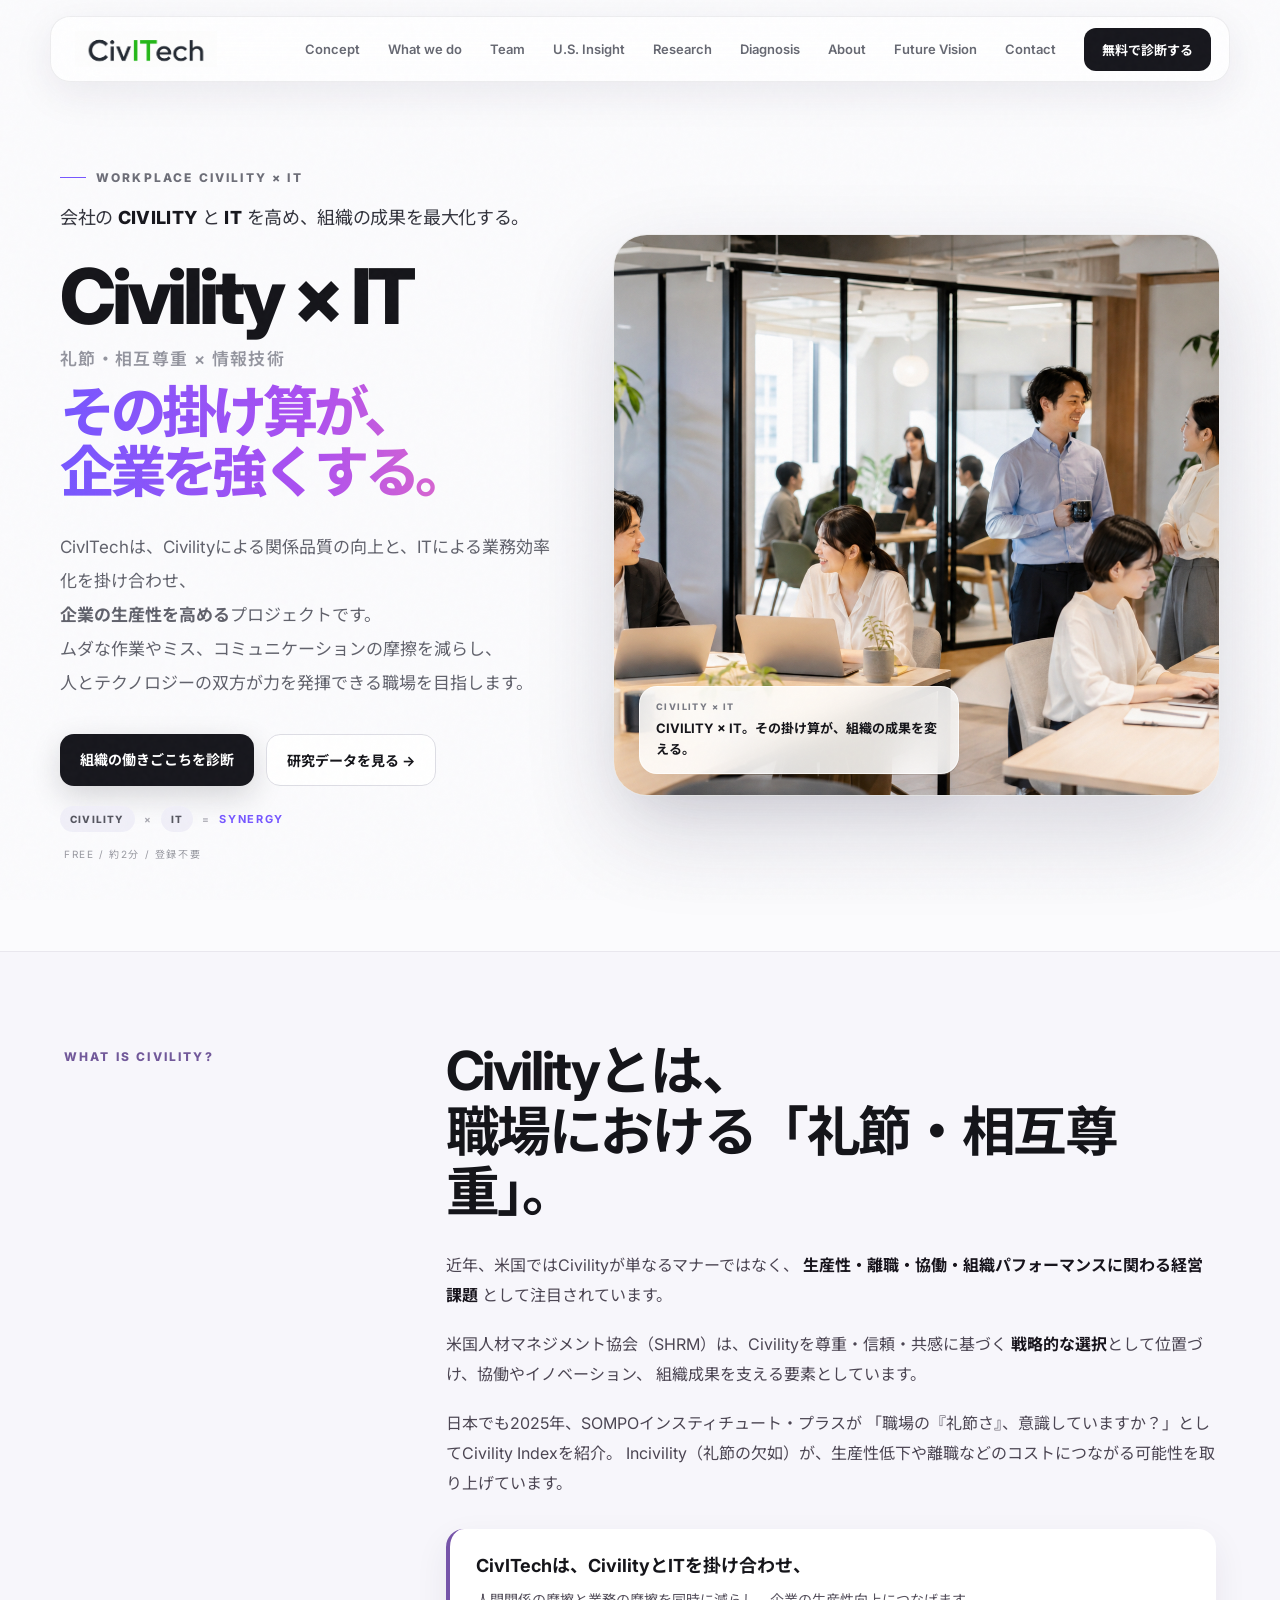
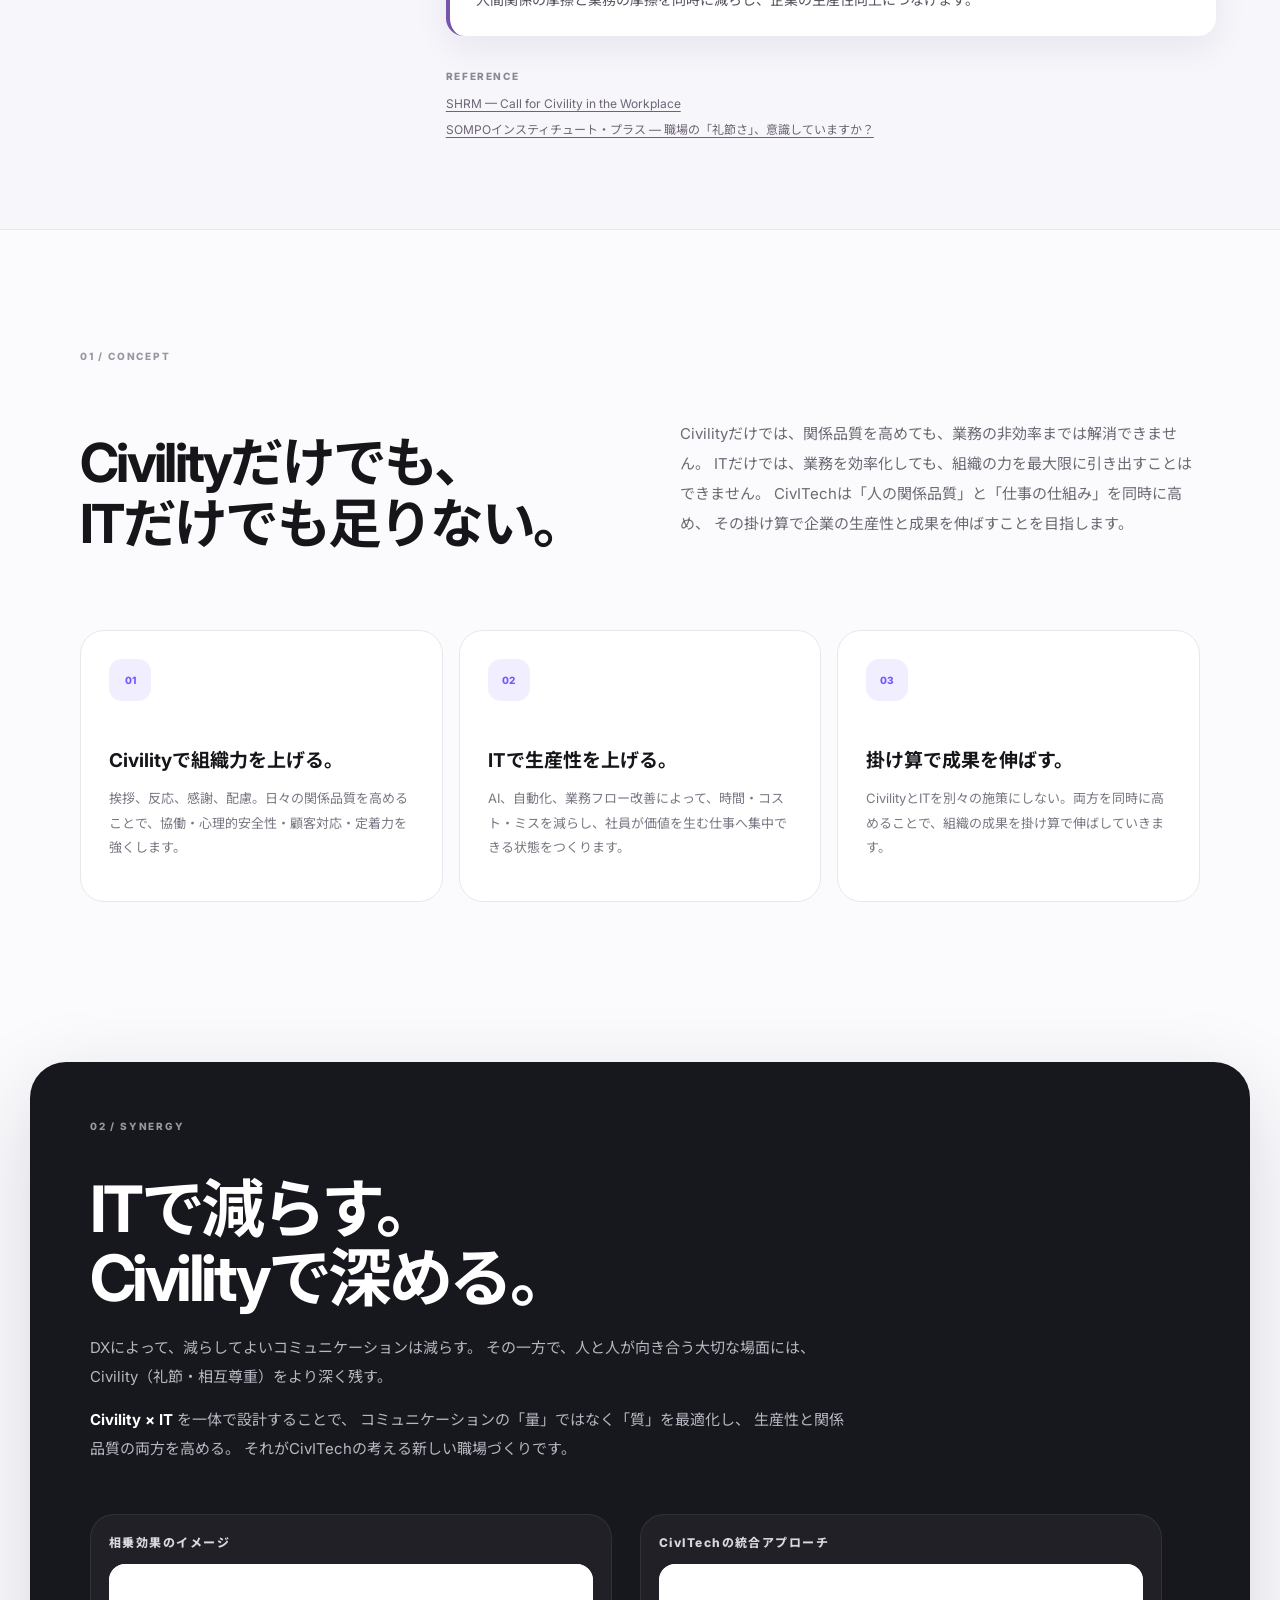
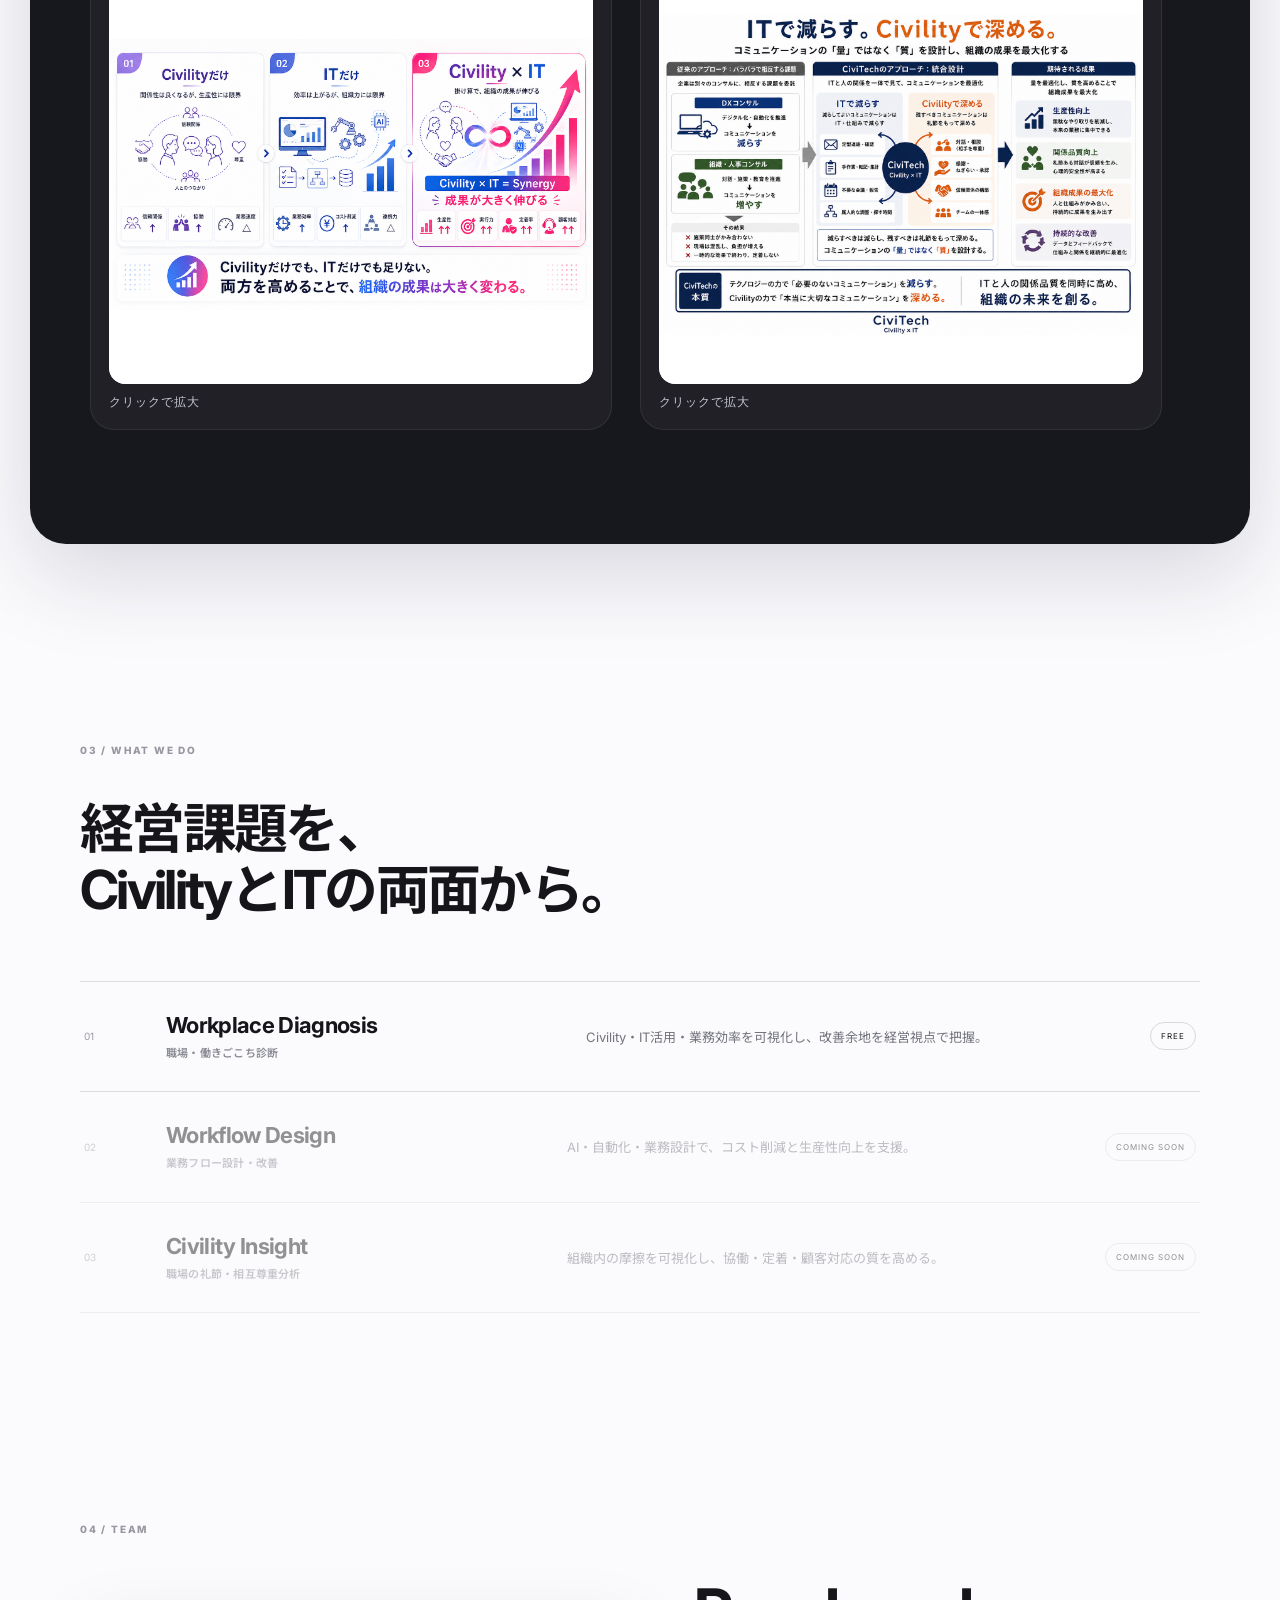
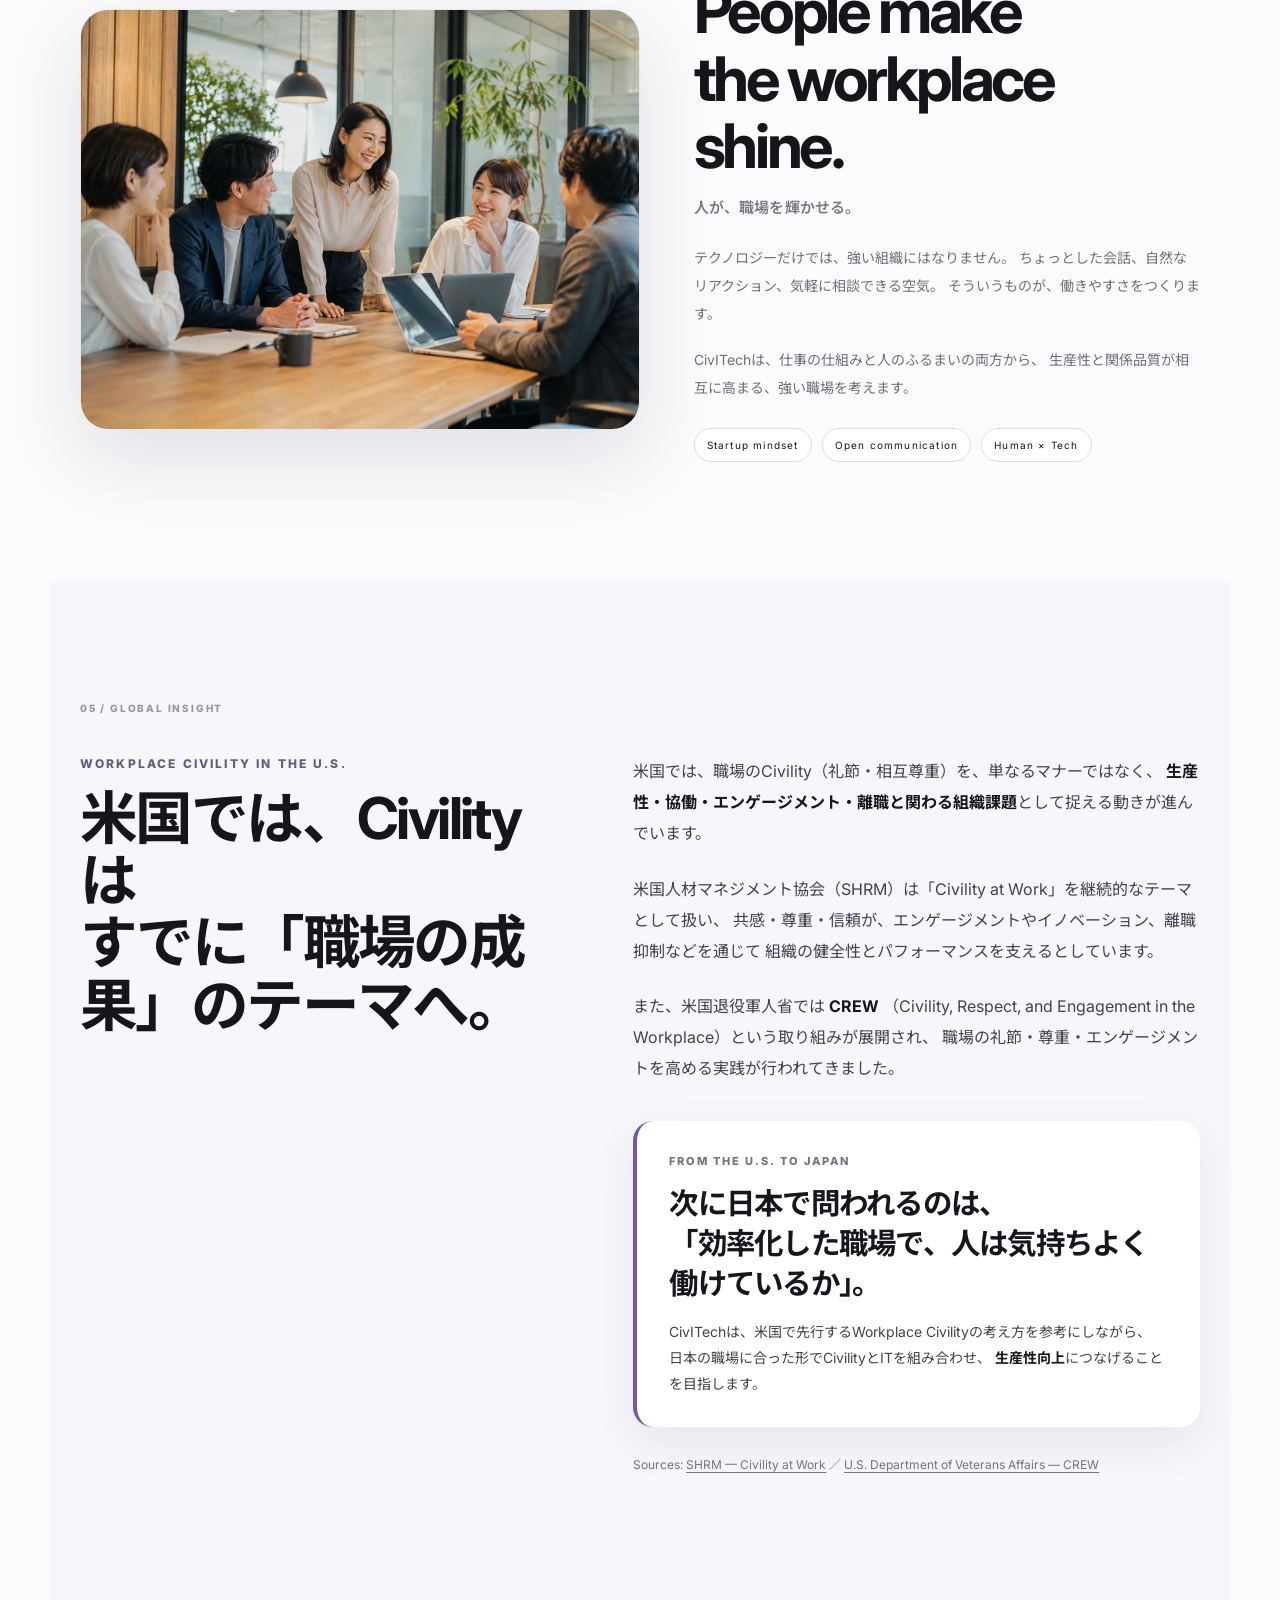
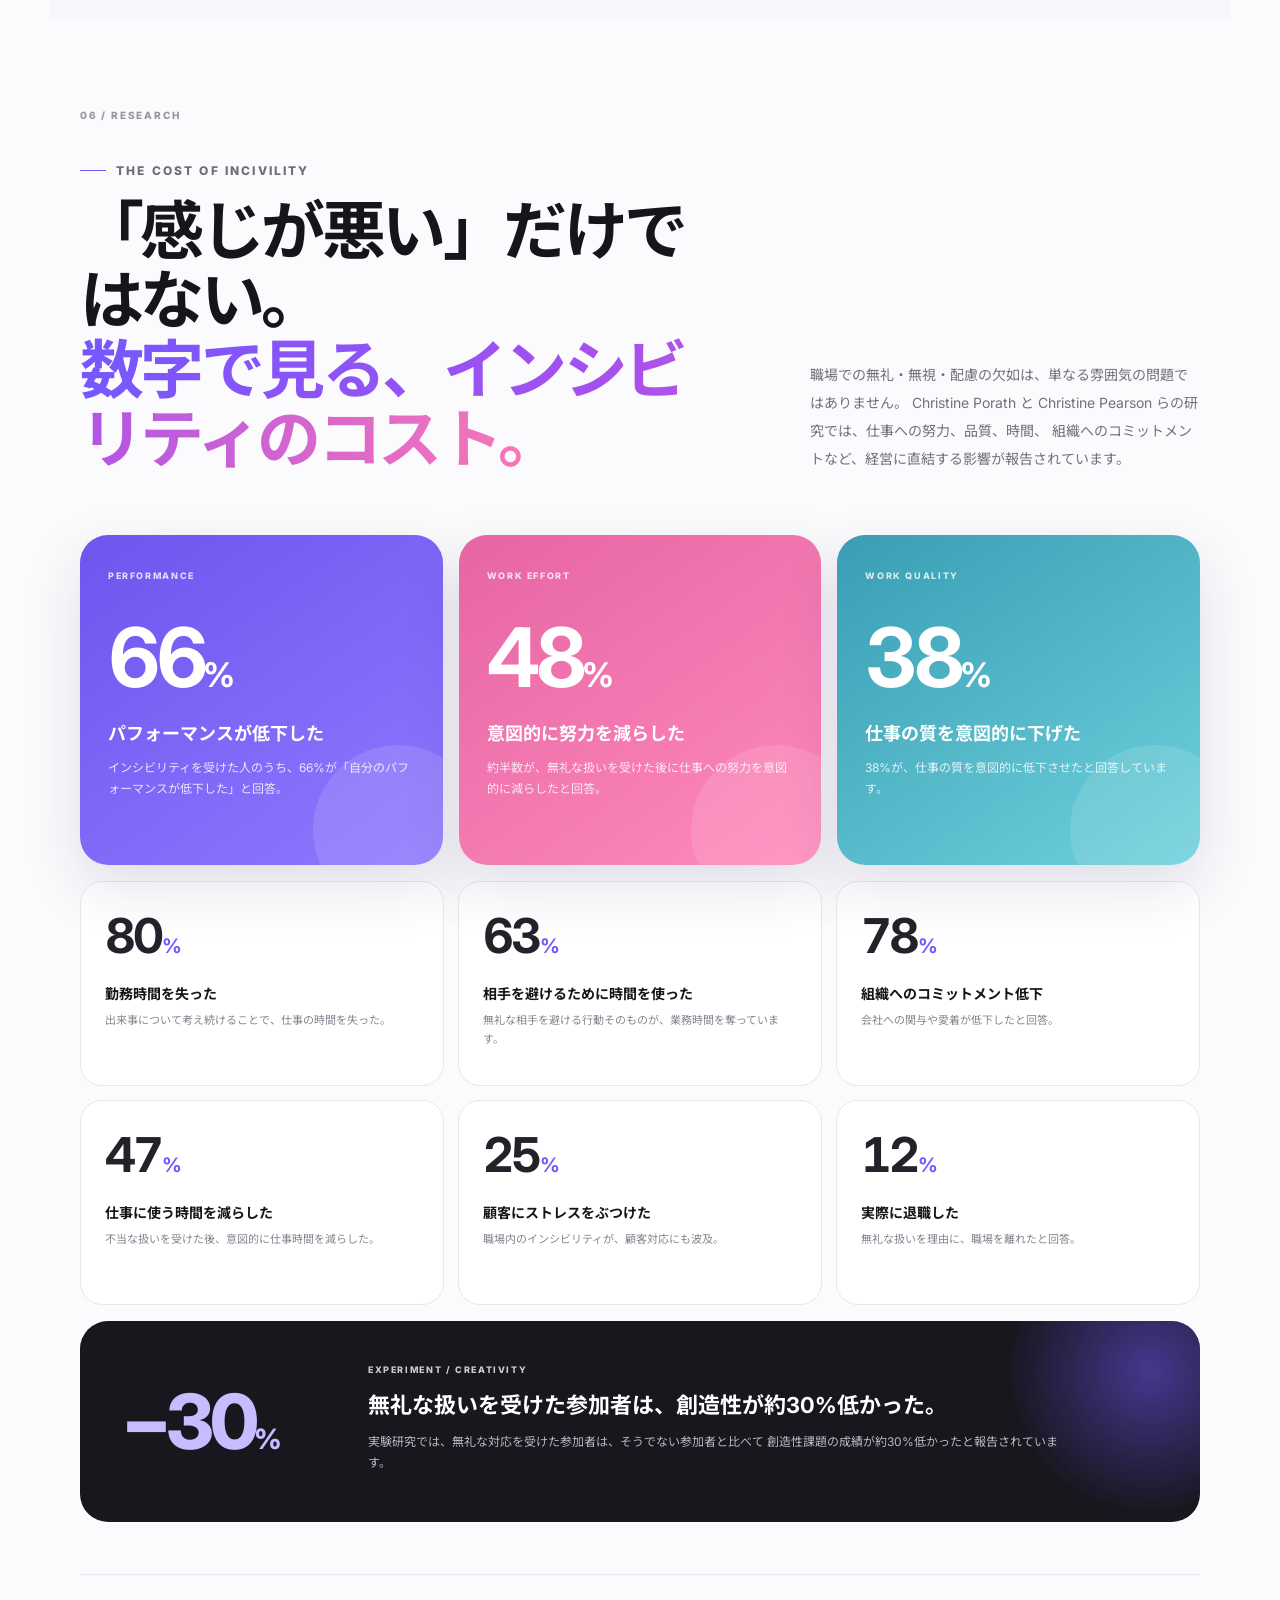
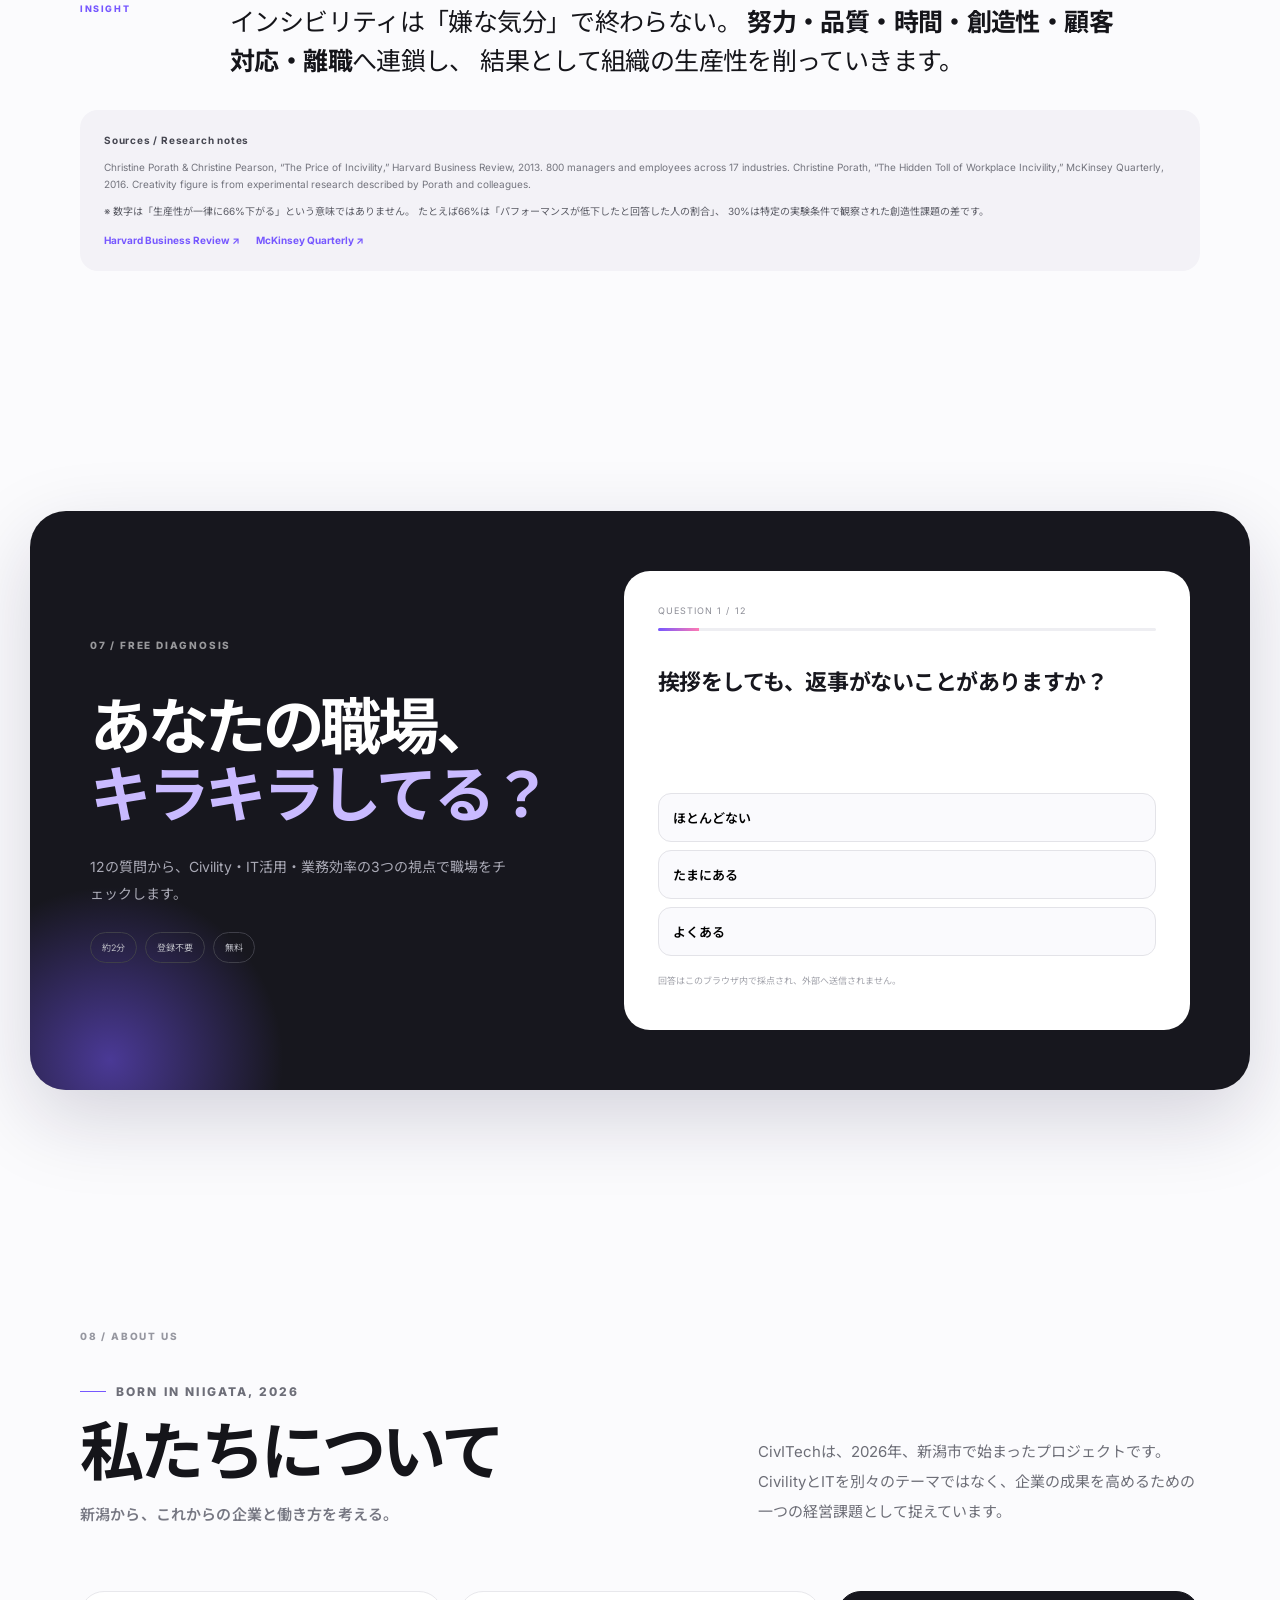
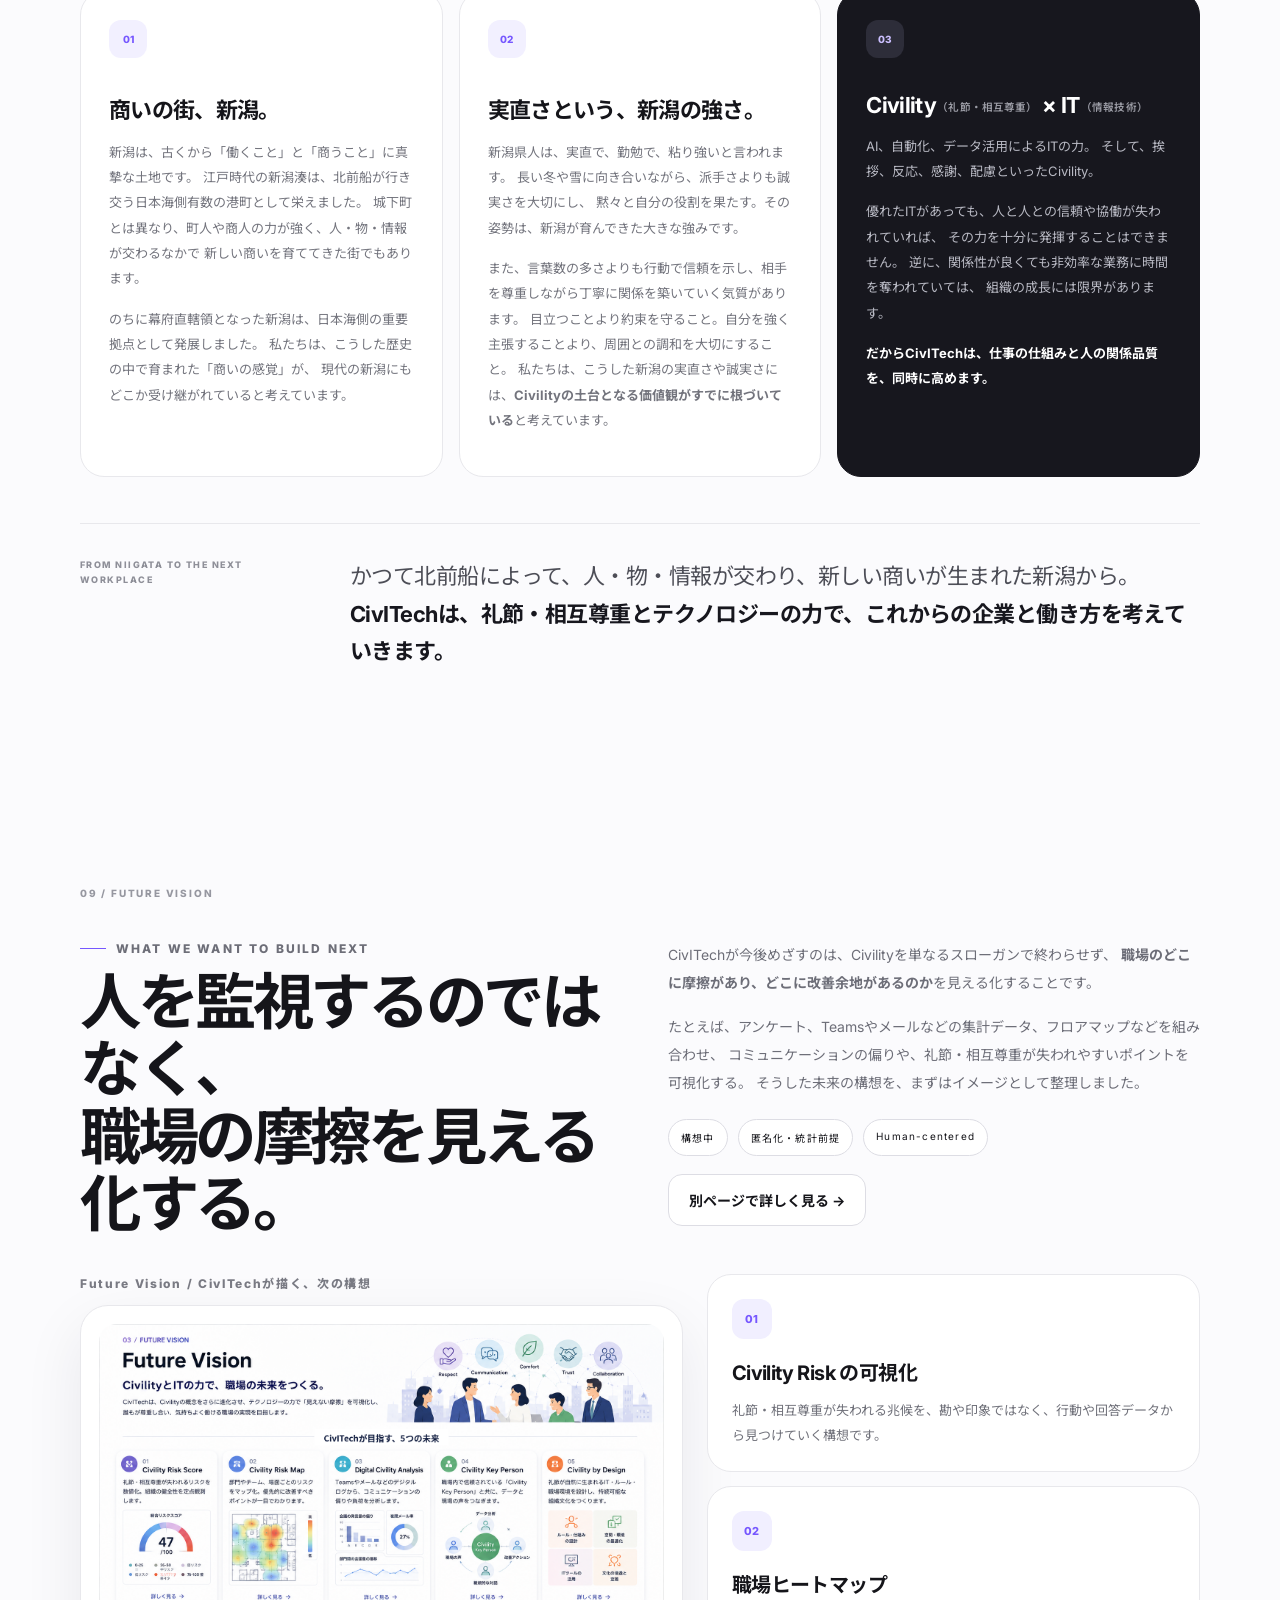
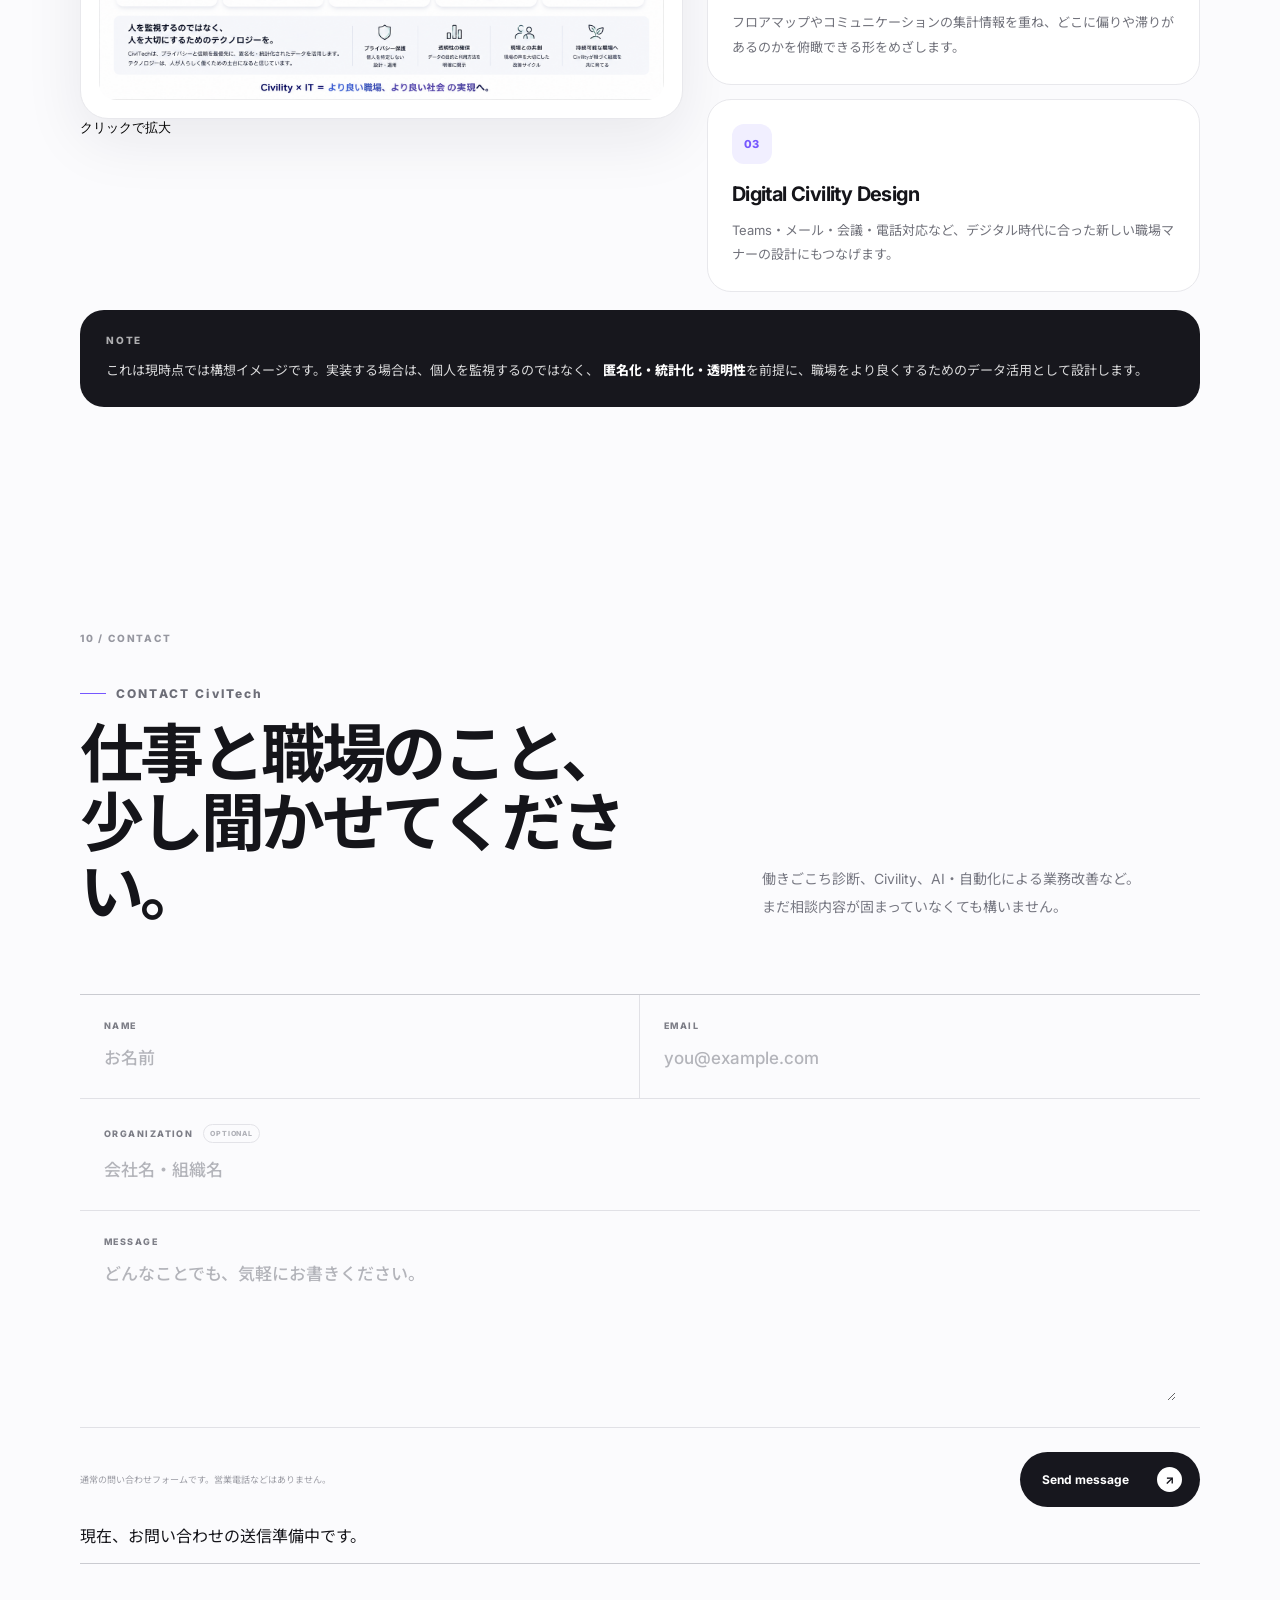
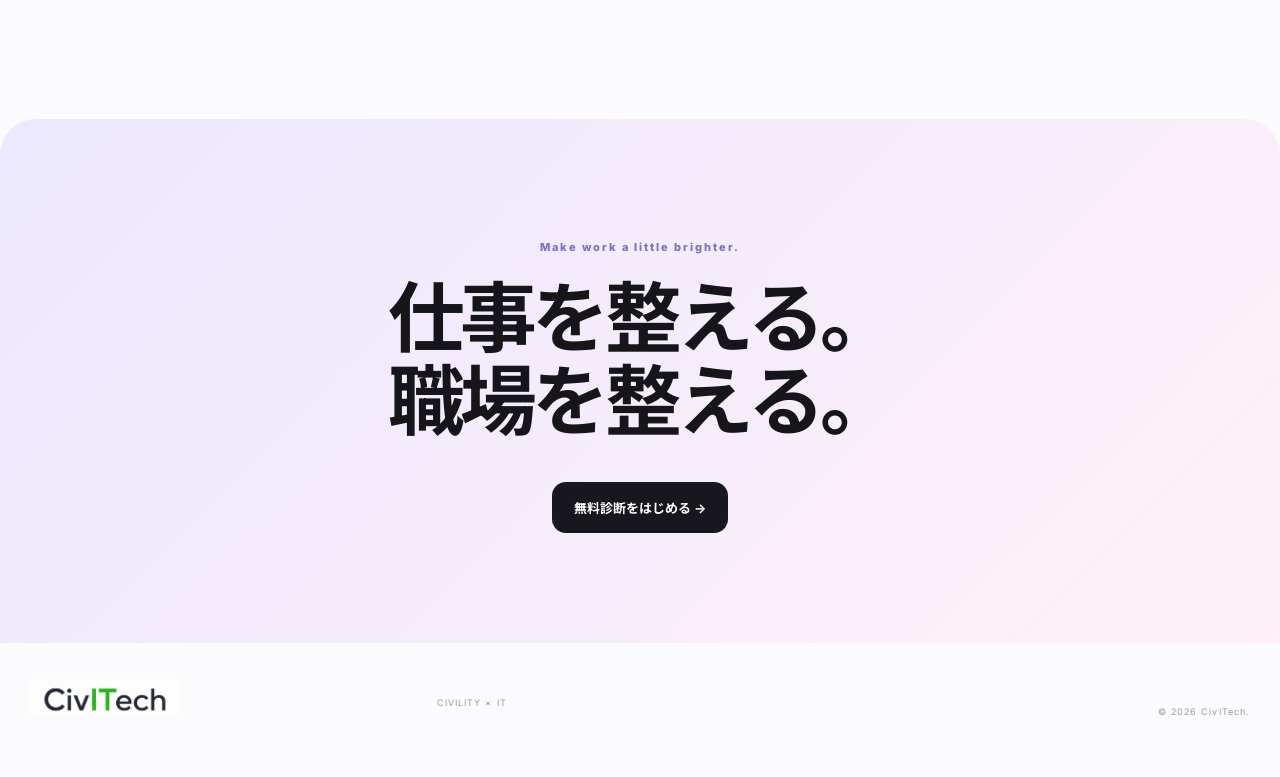
==== index.html @ a566442f "Publish CivITech static site on GitHub Pages" ====
<!doctype html>
<html lang="ja">
<head>
  <meta charset="utf-8">
  <meta name="viewport" content="width=device-width, initial-scale=1">
  <meta name="description" content="CivITechは、CivilityとITを掛け合わせて組織の成果を高める、新潟発のプロジェクトです。">
  <title>CivITech | Civility × IT</title>
  <link rel="preconnect" href="https://fonts.googleapis.com">
  <link rel="preconnect" href="https://fonts.gstatic.com" crossorigin>
  <link href="https://fonts.googleapis.com/css2?family=Inter:wght@400;500;600;700;800&family=Noto+Sans+JP:wght@400;500;600;700;800&display=swap" rel="stylesheet">
  <link rel="stylesheet" href="styles.css">
  <link rel="icon" type="image/png" href="civitech-logo.png">
  <link rel="canonical" href="https://public-dl.github.io/civitech/">
  <meta property="og:type" content="website">
  <meta property="og:site_name" content="CivITech">
  <meta property="og:title" content="CivITech | Civility × IT">
  <meta property="og:description" content="CivITechは、CivilityとITを掛け合わせて組織の成果を高める、新潟発のプロジェクトです。">
  <meta property="og:url" content="https://public-dl.github.io/civitech/">
  <meta property="og:image" content="https://public-dl.github.io/civitech/hero-photo.png">
  <meta property="og:image:alt" content="CivITech — Civility × IT">
  <meta property="og:locale" content="ja_JP">
  <meta name="twitter:card" content="summary_large_image">
  <meta name="twitter:title" content="CivITech | Civility × IT">
  <meta name="twitter:description" content="CivITechは、CivilityとITを掛け合わせて組織の成果を高める、新潟発のプロジェクトです。">
  <meta name="twitter:image" content="https://public-dl.github.io/civitech/hero-photo.png">
  <meta name="twitter:image:alt" content="CivITech — Civility × IT">
</head>
<body>
  <div class="noise"></div>

  <header class="site-header">
    <a class="brand" href="#top" aria-label="CivITech home">
      <img src="civitech-logo.png" alt="CivITech" class="brand-logo">
    </a>
    <nav class="nav">
      <a href="#concept" class="nav-link" data-ja="考え方" title="考え方">Concept</a>
      <a href="#services" class="nav-link" data-ja="できること" title="できること">What we do</a>
      <a href="#team" class="nav-link" data-ja="チーム" title="チーム">Team</a>
      <a href="#us-civility" class="nav-link" data-ja="米国動向" title="米国動向">U.S. Insight</a>
      <a href="#evidence" class="nav-link" data-ja="研究データ" title="研究データ">Research</a>
      <a href="#diagnosis" class="nav-link" data-ja="診断" title="診断">Diagnosis</a>
      <a href="#about" class="nav-link" data-ja="概要" title="概要">About</a>
      <a href="#future-vision" class="nav-link" data-ja="将来構想" title="将来構想">Future Vision</a>
      <a href="#contact" class="nav-link" data-ja="お問い合わせ" title="お問い合わせ">Contact</a>
    </nav>
    <a class="header-cta" href="#diagnosis">無料で診断する</a>
  </header>

  <main id="top">
    <section class="hero">
      <div class="hero-copy reveal">
        <div class="eyebrow"><span></span> WORKPLACE CIVILITY × IT</div>
        <p class="hero-kicker">会社の <strong>CIVILITY</strong> と <strong>IT</strong> を高め、組織の成果を最大化する。</p>
        <h1 class="hero-title">
          <span class="hero-brand-line">Civility × IT</span>
          <span class="hero-translation">礼節・相互尊重 × 情報技術</span>
          <em class="hero-tagline"><span>その掛け算が、</span><span>企業を強くする。</span></em>
        </h1>
        <p class="lead">
          CivITechは、Civilityによる関係品質の向上と、ITによる業務効率化を掛け合わせ、<br class="desktop">
          <strong>企業の生産性を高める</strong>プロジェクトです。<br class="desktop">
          ムダな作業やミス、コミュニケーションの摩擦を減らし、<br class="desktop">
          人とテクノロジーの双方が力を発揮できる職場を目指します。
        </p>
        <div class="hero-actions">
          <a class="button primary" href="#diagnosis">組織の働きごこちを診断</a>
          <a class="button ghost" href="#evidence">研究データを見る →</a>
        </div>
        <div class="synergy-equation">
          <span>CIVILITY</span><b>×</b><span>IT</span><b>=</b><strong>SYNERGY</strong>
        </div>
        <div class="microcopy">FREE / 約2分 / 登録不要</div>
      </div>

      <div class="hero-visual hero-photo-visual reveal delay">
        <div class="hero-photo-frame">
          <img src="hero-photo.png" alt="明るいスタートアップオフィスで働く日本人チーム" class="hero-photo">
        </div>
        <div class="hero-photo-caption">
          <span>CIVILITY × IT</span>
          <b>CIVILITY × IT。その掛け算が、組織の成果を変える。</b>
        </div>
      </div>
    </section>

<section class="civility-intro" aria-labelledby="civility-intro-title">
  <div class="civility-intro-inner">
    <div class="civility-intro-label">WHAT IS CIVILITY?</div>
    <div class="civility-intro-copy">
      <h2 id="civility-intro-title">
        Civilityとは、<br>
        職場における「礼節・相互尊重」。
      </h2>
      <p>
        近年、米国ではCivilityが単なるマナーではなく、
        <strong>生産性・離職・協働・組織パフォーマンスに関わる経営課題</strong>
        として注目されています。
      </p>
      <p>
        米国人材マネジメント協会（SHRM）は、Civilityを尊重・信頼・共感に基づく
        <strong>戦略的な選択</strong>として位置づけ、協働やイノベーション、
        組織成果を支える要素としています。
      </p>
      <p>
        日本でも2025年、SOMPOインスティチュート・プラスが
        「職場の『礼節さ』、意識していますか？」としてCivility Indexを紹介。
        Incivility（礼節の欠如）が、生産性低下や離職などのコストにつながる可能性を取り上げています。
      </p>

      <div class="civility-intro-point">
        <strong>CivITechは、CivilityとITを掛け合わせ、</strong>
        <span>人間関係の摩擦と業務の摩擦を同時に減らし、企業の生産性向上につなげます。</span>
      </div>

      <div class="civility-intro-sources">
        <span>REFERENCE</span>
        <a href="https://www.shrm.org/advocacy/shrm-issues-a-call-for-civility-in-the-workplace"
           target="_blank" rel="noopener">SHRM — Call for Civility in the Workplace</a>
        <a href="https://www.sompo-ri.co.jp/topics_plus/20250108-15636/"
           target="_blank" rel="noopener">SOMPOインスティチュート・プラス — 職場の「礼節さ」、意識していますか？</a>
      </div>
    </div>
  </div>
</section>

<section id="concept" class="section concept">
      <div class="section-label">01 / CONCEPT</div>
      <div class="section-heading">
        <h2>Civilityだけでも、<br>ITだけでも足りない。</h2>
        <p>
          Civilityだけでは、関係品質を高めても、業務の非効率までは解消できません。
          ITだけでは、業務を効率化しても、組織の力を最大限に引き出すことはできません。
          CivITechは「人の関係品質」と「仕事の仕組み」を同時に高め、
          その掛け算で企業の生産性と成果を伸ばすことを目指します。
        </p>
      </div>

      <div class="concept-grid">
        <article>
          <div class="icon-box">01</div>
          <h3>Civilityで組織力を上げる。</h3>
          <p>挨拶、反応、感謝、配慮。日々の関係品質を高めることで、協働・心理的安全性・顧客対応・定着力を強くします。</p>
        </article>
        <article>
          <div class="icon-box">02</div>
          <h3>ITで生産性を上げる。</h3>
          <p>AI、自動化、業務フロー改善によって、時間・コスト・ミスを減らし、社員が価値を生む仕事へ集中できる状態をつくります。</p>
        </article>
        <article>
          <div class="icon-box">03</div>
          <h3>掛け算で成果を伸ばす。</h3>
          <p>CivilityとITを別々の施策にしない。両方を同時に高めることで、組織の成果を掛け算で伸ばしていきます。</p>
        </article>
      </div>
    </section>


    <section class="section synergy-section">
      <div class="synergy-panel">
        <div class="section-label light">02 / SYNERGY</div>
        <div class="synergy-grid">
          <div class="synergy-copy">
            <h2>ITで減らす。<br>Civilityで深める。</h2>
            <p>
              DXによって、減らしてよいコミュニケーションは減らす。
              その一方で、人と人が向き合う大切な場面には、
              Civility（礼節・相互尊重）をより深く残す。
            </p>
            <p>
              <strong>Civility × IT</strong> を一体で設計することで、
              コミュニケーションの「量」ではなく「質」を最適化し、
              生産性と関係品質の両方を高める。
              それがCivITechの考える新しい職場づくりです。
            </p>
          </div>
          

<div class="synergy-visual figure-stack">
            <figure class="figure-block">
              <figcaption>相乗効果のイメージ</figcaption>
              <button type="button" class="figure-zoom-trigger" data-fullsrc="synergy-figure.png" data-alt="Civilityだけ、ITだけ、そしてCivility × ITの相乗効果を示すイメージ図" aria-label="相乗効果のイメージを拡大表示">
                <div class="synergy-figure-wrap figure-preview-box">
                  <img src="synergy-figure.png" alt="Civilityだけ、ITだけ、そしてCivility × ITの相乗効果を示すイメージ図" class="synergy-figure">
                </div>
                <span class="figure-hint">クリックで拡大</span>
              </button>
            </figure>

            <figure class="figure-block approach-figure-block">
              <figcaption>CivITechの統合アプローチ</figcaption>
              <button type="button" class="figure-zoom-trigger" data-fullsrc="approach-figure.png" data-alt="従来のDX・組織コンサルの分断と、CivITechによるCivility × ITの統合アプローチを示す図" aria-label="CivITechの統合アプローチ図を拡大表示">
                <div class="synergy-figure-wrap figure-preview-box">
                  <img src="approach-figure.png" alt="従来のDX・組織コンサルの分断と、CivITechによるCivility × ITの統合アプローチを示す図" class="synergy-figure approach-figure">
                </div>
                <span class="figure-hint">クリックで拡大</span>
              </button>
            </figure>
          </div>

        </div>
      </div>
    </section>

    <section id="services" class="section services">
      <div class="section-label">03 / WHAT WE DO</div>
      <div class="service-title">
        <h2>経営課題を、<br>CivilityとITの両面から。</h2>
      </div>

      <div class="service-list">
        <div class="service-row">
          <span class="num">01</span>
          <h3>Workplace Diagnosis <span class="jp-sub">職場・働きごこち診断</span></h3>
          <p>Civility・IT活用・業務効率を可視化し、改善余地を経営視点で把握。</p>
          <span class="tag">FREE</span>
        </div>
        <div class="service-row muted">
          <span class="num">02</span>
          <h3>Workflow Design <span class="jp-sub">業務フロー設計・改善</span></h3>
          <p>AI・自動化・業務設計で、コスト削減と生産性向上を支援。</p>
          <span class="tag">COMING SOON</span>
        </div>
        <div class="service-row muted">
          <span class="num">03</span>
          <h3>Civility Insight <span class="jp-sub">職場の礼節・相互尊重分析</span></h3>
          <p>組織内の摩擦を可視化し、協働・定着・顧客対応の質を高める。</p>
          <span class="tag">COMING SOON</span>
        </div>
      </div>
    </section>

    <section id="team" class="section team-section">
      <div class="section-label">04 / TEAM</div>
      <div class="team-grid">
        <div class="team-photo-wrap">
          <img src="team-photo.png" alt="スタートアップらしいカジュアルな雰囲気で会話するチームメンバー" class="team-photo">
        </div>
        <div class="team-copy">
          <h2>People make<br>the workplace shine.<span class="jp-heading">人が、職場を輝かせる。</span></h2>
          <p>
            テクノロジーだけでは、強い組織にはなりません。
            ちょっとした会話、自然なリアクション、気軽に相談できる空気。
            そういうものが、働きやすさをつくります。
          </p>
          <p>
            CivITechは、仕事の仕組みと人のふるまいの両方から、
            生産性と関係品質が相互に高まる、強い職場を考えます。
          </p>
          <div class="team-note">
            <span>Startup mindset</span>
            <span>Open communication</span>
            <span>Human × Tech</span>
          </div>
        </div>
      </div>
    </section>


    
    <section id="us-civility" class="section us-civility">
      <div class="section-label">05 / GLOBAL INSIGHT</div>
      <div class="us-civility-grid">
        <div class="us-civility-heading">
          <p class="eyebrow">WORKPLACE CIVILITY IN THE U.S.</p>
          <h2>米国では、Civilityは<br>すでに「職場の成果」のテーマへ。</h2>
        </div>

        <div class="us-civility-copy">
          <p>
            米国では、職場のCivility（礼節・相互尊重）を、単なるマナーではなく、
            <strong>生産性・協働・エンゲージメント・離職と関わる組織課題</strong>として捉える動きが進んでいます。
          </p>
          <p>
            米国人材マネジメント協会（SHRM）は「Civility at Work」を継続的なテーマとして扱い、
            共感・尊重・信頼が、エンゲージメントやイノベーション、離職抑制などを通じて
            組織の健全性とパフォーマンスを支えるとしています。
          </p>
          <p>
            また、米国退役軍人省では <strong>CREW</strong>
            （Civility, Respect, and Engagement in the Workplace）という取り組みが展開され、
            職場の礼節・尊重・エンゲージメントを高める実践が行われてきました。
          </p>

          <div class="us-civility-message">
            <span>FROM THE U.S. TO JAPAN</span>
            <strong>次に日本で問われるのは、<br>「効率化した職場で、人は気持ちよく働けているか」。</strong>
            <p>
              CivITechは、米国で先行するWorkplace Civilityの考え方を参考にしながら、
              日本の職場に合った形でCivilityとITを組み合わせ、
              <strong>生産性向上</strong>につなげることを目指します。
            </p>
          </div>

          <p class="us-civility-sources">
            Sources:
            <a href="https://www.shrm.org/topics-tools/topics/civility" target="_blank" rel="noopener">SHRM — Civility at Work</a>
            ／
            <a href="https://www.publichealth.va.gov/docs/employeehealth/55-CREW.pdf" target="_blank" rel="noopener">U.S. Department of Veterans Affairs — CREW</a>
          </p>
        </div>
      </div>
    </section>

    <section id="evidence" class="section evidence">
      <div class="section-label">06 / RESEARCH</div>

      <div class="evidence-intro">
        <div>
          <div class="eyebrow"><span></span> THE COST OF INCIVILITY</div>
          <h2>「感じが悪い」だけではない。<br><em>数字で見る、インシビリティのコスト。</em></h2>
        </div>
        <p>
          職場での無礼・無視・配慮の欠如は、単なる雰囲気の問題ではありません。
          Christine Porath と Christine Pearson らの研究では、仕事への努力、品質、時間、
          組織へのコミットメントなど、経営に直結する影響が報告されています。
        </p>
      </div>

      <div class="stat-hero-grid">
        <article class="stat-hero purple">
          <span class="stat-label">PERFORMANCE</span>
          <strong class="animated-stat" data-start="100" data-target="66" data-suffix="%">100<span>%</span></strong>
          <h3>パフォーマンスが低下した</h3>
          <p>インシビリティを受けた人のうち、66%が「自分のパフォーマンスが低下した」と回答。</p>
        </article>

        <article class="stat-hero pink">
          <span class="stat-label">WORK EFFORT</span>
          <strong class="animated-stat" data-start="100" data-target="48" data-suffix="%">100<span>%</span></strong>
          <h3>意図的に努力を減らした</h3>
          <p>約半数が、無礼な扱いを受けた後に仕事への努力を意図的に減らしたと回答。</p>
        </article>

        <article class="stat-hero cyan">
          <span class="stat-label">WORK QUALITY</span>
          <strong class="animated-stat" data-start="100" data-target="38" data-suffix="%">100<span>%</span></strong>
          <h3>仕事の質を意図的に下げた</h3>
          <p>38%が、仕事の質を意図的に低下させたと回答しています。</p>
        </article>
      </div>

      <div class="stats-grid">
        <article class="stat-card">
          <strong class="animated-stat" data-start="100" data-target="80" data-suffix="%">100<span>%</span></strong>
          <h3>勤務時間を失った</h3>
          <p>出来事について考え続けることで、仕事の時間を失った。</p>
        </article>

        <article class="stat-card">
          <strong class="animated-stat" data-start="100" data-target="63" data-suffix="%">100<span>%</span></strong>
          <h3>相手を避けるために時間を使った</h3>
          <p>無礼な相手を避ける行動そのものが、業務時間を奪っています。</p>
        </article>

        <article class="stat-card">
          <strong class="animated-stat" data-start="100" data-target="78" data-suffix="%">100<span>%</span></strong>
          <h3>組織へのコミットメント低下</h3>
          <p>会社への関与や愛着が低下したと回答。</p>
        </article>

        <article class="stat-card">
          <strong class="animated-stat" data-start="100" data-target="47" data-suffix="%">100<span>%</span></strong>
          <h3>仕事に使う時間を減らした</h3>
          <p>不当な扱いを受けた後、意図的に仕事時間を減らした。</p>
        </article>

        <article class="stat-card">
          <strong class="animated-stat" data-start="100" data-target="25" data-suffix="%">100<span>%</span></strong>
          <h3>顧客にストレスをぶつけた</h3>
          <p>職場内のインシビリティが、顧客対応にも波及。</p>
        </article>

        <article class="stat-card">
          <strong class="animated-stat" data-start="100" data-target="12" data-suffix="%">100<span>%</span></strong>
          <h3>実際に退職した</h3>
          <p>無礼な扱いを理由に、職場を離れたと回答。</p>
        </article>
      </div>

      <div class="experiment-card">
        <div class="experiment-number animated-stat experiment-animated" data-start="0" data-target="-30" data-suffix="%">0<span>%</span></div>
        <div>
          <span class="stat-label">EXPERIMENT / CREATIVITY</span>
          <h3>無礼な扱いを受けた参加者は、創造性が約30%低かった。</h3>
          <p>
            実験研究では、無礼な対応を受けた参加者は、そうでない参加者と比べて
            創造性課題の成績が約30%低かったと報告されています。
          </p>
        </div>
      </div>

      <div class="evidence-summary">
        <span>INSIGHT</span>
        <p>
          インシビリティは「嫌な気分」で終わらない。
          <b>努力・品質・時間・創造性・顧客対応・離職</b>へ連鎖し、
          結果として組織の生産性を削っていきます。
        </p>
      </div>

      <div class="sources-box">
        <strong>Sources / Research notes</strong>
        <p>
          Christine Porath & Christine Pearson, “The Price of Incivility,”
          Harvard Business Review, 2013. 800 managers and employees across 17 industries.
          Christine Porath, “The Hidden Toll of Workplace Incivility,” McKinsey Quarterly, 2016.
          Creativity figure is from experimental research described by Porath and colleagues.
        </p>
        <p class="source-caution">
          ※ 数字は「生産性が一律に66%下がる」という意味ではありません。
          たとえば66%は「パフォーマンスが低下したと回答した人の割合」、
          30%は特定の実験条件で観察された創造性課題の差です。
        </p>
        <div class="source-links">
          <a href="https://hbr.org/2013/01/the-price-of-incivility" target="_blank" rel="noopener">Harvard Business Review ↗</a>
          <a href="https://www.mckinsey.com/capabilities/people-and-organizational-performance/our-insights/the-hidden-toll-of-workplace-incivility" target="_blank" rel="noopener">McKinsey Quarterly ↗</a>
        </div>
      </div>
    </section>

    <section id="diagnosis" class="section diagnosis">
      <div class="diagnosis-panel">
        <div class="diagnosis-copy">
          <div class="section-label light">07 / FREE DIAGNOSIS</div>
          <h2>あなたの職場、<br><span>キラキラしてる？</span></h2>
          <p>12の質問から、Civility・IT活用・業務効率の3つの視点で職場をチェックします。</p>
          <div class="chips"><span>約2分</span><span>登録不要</span><span>無料</span></div>
        </div>

        <div class="quiz" id="quiz">
          <div class="quiz-progress">
            <span id="progressText">QUESTION 1 / 12</span>
            <div><i id="progressBar"></i></div>
          </div>
          <h3 id="questionText"></h3>
          <div class="answers">
            <button data-value="0">ほとんどない</button>
            <button data-value="1">たまにある</button>
            <button data-value="2">よくある</button>
          </div>
          <p class="quiz-note">回答はこのブラウザ内で採点され、外部へ送信されません。</p>
        </div>

        <div class="result hidden" id="result">
          <div class="result-kicker">YOUR WORKPLACE SCORE</div>
          <div class="result-score"><strong id="totalScore">0</strong><span>/100</span></div>
          <h3 id="resultTitle"></h3>
          <p id="resultLead"></p>
          <div class="result-bars">
            <div><span>CIVILITY</span><b id="civilityScore">0</b><i><em id="civilityBar"></em></i></div>
            <div><span>IT</span><b id="itScore">0</b><i><em id="itBar"></em></i></div>
            <div><span>FLOW</span><b id="flowScore">0</b><i><em id="flowBar"></em></i></div>
          </div>
          <div class="recommendation">
            <small>FIRST ACTION</small>
            <p id="firstAction"></p>
          </div>
          <button class="restart" id="restart">もう一度診断する</button>
        </div>
      </div>
    </section>
<section id="about" class="section about">
      <div class="section-label">08 / ABOUT US</div>

      <div class="about-story-head">
        <div>
          <div class="eyebrow"><span></span> BORN IN NIIGATA, 2026</div>
          <h2>私たちについて<span class="jp-heading">新潟から、これからの企業と働き方を考える。</span></h2>
        </div>
        <p>
          CivITechは、2026年、新潟市で始まったプロジェクトです。
          CivilityとITを別々のテーマではなく、企業の成果を高めるための
          一つの経営課題として捉えています。
        </p>
      </div>

      <div class="niigata-story">
        <div class="story-column">
          <span class="story-number">01</span>
          <h3>商いの街、新潟。</h3>
          <p>
            新潟は、古くから「働くこと」と「商うこと」に真摯な土地です。
            江戸時代の新潟湊は、北前船が行き交う日本海側有数の港町として栄えました。
            城下町とは異なり、町人や商人の力が強く、人・物・情報が交わるなかで
            新しい商いを育ててきた街でもあります。
          </p>
          <p>
            のちに幕府直轄領となった新潟は、日本海側の重要拠点として発展しました。
            私たちは、こうした歴史の中で育まれた「商いの感覚」が、
            現代の新潟にもどこか受け継がれていると考えています。
          </p>
        </div>

        <div class="story-column">
          <span class="story-number">02</span>
          <h3>実直さという、新潟の強さ。</h3>
          <p>
            新潟県人は、実直で、勤勉で、粘り強いと言われます。
            長い冬や雪に向き合いながら、派手さよりも誠実さを大切にし、
            黙々と自分の役割を果たす。その姿勢は、新潟が育んできた大きな強みです。
          </p>
          <p>
            また、言葉数の多さよりも行動で信頼を示し、相手を尊重しながら丁寧に関係を築いていく気質があります。
            目立つことより約束を守ること。自分を強く主張することより、周囲との調和を大切にすること。
            私たちは、こうした新潟の実直さや誠実さには、<strong>Civilityの土台となる価値観がすでに根づいている</strong>と考えています。
          </p>
        </div>

        <div class="story-column accent-column">
          <span class="story-number">03</span>
          <h3><span class="term-main">Civility</span><span class="term-gloss term-gloss-small">（礼節・相互尊重）</span> × <span class="term-main">IT</span><span class="term-gloss term-gloss-small">（情報技術）</span></h3>
          <p>
            AI、自動化、データ活用によるITの力。
            そして、挨拶、反応、感謝、配慮といったCivility。
          </p>
          <p>
            優れたITがあっても、人と人との信頼や協働が失われていれば、
            その力を十分に発揮することはできません。
            逆に、関係性が良くても非効率な業務に時間を奪われていては、
            組織の成長には限界があります。
          </p>
          <p class="story-emphasis">
            だからCivITechは、仕事の仕組みと人の関係品質を、同時に高めます。
          </p>
        </div>
      </div>
<div class="about-closing">
        <span>FROM NIIGATA TO THE NEXT WORKPLACE</span>
        <p>
          かつて北前船によって、人・物・情報が交わり、新しい商いが生まれた新潟から。
          <strong>CivITechは、礼節・相互尊重とテクノロジーの力で、これからの企業と働き方を考えていきます。</strong>
        </p>
      </div>
    </section>
<section id="future-vision" class="section future-vision-section">
      <div class="section-label">09 / FUTURE VISION</div>

      <div class="future-vision-intro">
        <div>
          <div class="eyebrow"><span></span> WHAT WE WANT TO BUILD NEXT</div>
          <h2>人を監視するのではなく、<br>職場の摩擦を見える化する。</h2>
        </div>
        <div class="future-vision-copy">
          <p>
            CivITechが今後めざすのは、Civilityを単なるスローガンで終わらせず、
            <strong>職場のどこに摩擦があり、どこに改善余地があるのか</strong>を見える化することです。
          </p>
          <p>
            たとえば、アンケート、Teamsやメールなどの集計データ、フロアマップなどを組み合わせ、
            コミュニケーションの偏りや、礼節・相互尊重が失われやすいポイントを可視化する。
            そうした未来の構想を、まずはイメージとして整理しました。
          </p>
          <div class="future-badges">
            <span>構想中</span>
            <span>匿名化・統計前提</span>
            <span>Human-centered</span>
          </div>
          <a class="button ghost future-page-link" href="future-vision.html">別ページで詳しく見る →</a>
        </div>
      </div>

      <div class="future-vision-layout">
        <figure class="future-vision-main figure-block">
          <figcaption>Future Vision / CivITechが描く、次の構想</figcaption>
          <button type="button" class="figure-zoom-trigger future-vision-trigger" data-fullsrc="future-vision-figure.png" data-alt="CivITechのFuture Visionをまとめたコンセプト図" aria-label="Future Visionの図を拡大表示">
            <div class="figure-preview-box future-vision-preview-box">
              <img src="future-vision-figure.png" alt="CivITechのFuture Visionをまとめたコンセプト図" class="future-vision-figure">
            </div>
            <span class="figure-hint">クリックで拡大</span>
          </button>
        </figure>

        <div class="future-vision-points">
          <article>
            <span class="vision-num">01</span>
            <h3>Civility Risk の可視化</h3>
            <p>礼節・相互尊重が失われる兆候を、勘や印象ではなく、行動や回答データから見つけていく構想です。</p>
          </article>
          <article>
            <span class="vision-num">02</span>
            <h3>職場ヒートマップ</h3>
            <p>フロアマップやコミュニケーションの集計情報を重ね、どこに偏りや滞りがあるのかを俯瞰できる形をめざします。</p>
          </article>
          <article>
            <span class="vision-num">03</span>
            <h3>Digital Civility Design</h3>
            <p>Teams・メール・会議・電話対応など、デジタル時代に合った新しい職場マナーの設計にもつなげます。</p>
          </article>
        </div>
      </div>

      <div class="future-vision-note">
        <strong>NOTE</strong>
        <p>
          これは現時点では構想イメージです。実装する場合は、個人を監視するのではなく、
          <strong>匿名化・統計化・透明性</strong>を前提に、職場をより良くするためのデータ活用として設計します。
        </p>
      </div>
    </section>

<section id="contact" class="section contact-section">
      <div class="section-label">10 / CONTACT</div>
      <div class="contact-head">
        <div>
          <div class="eyebrow"><span></span> CONTACT CivITech</div>
          <h2>仕事と職場のこと、<br>少し聞かせてください。</h2>
        </div>
        <p>
          働きごこち診断、Civility、AI・自動化による業務改善など。<br>
          まだ相談内容が固まっていなくても構いません。
        </p>
      </div>

      <form class="contact-minimal" id="contactForm" action="https://api.web3forms.com/submit" method="POST">
        <input type="hidden" name="access_key" value="">
        <input type="hidden" name="subject" value="CivITechへのお問い合わせ">
        <input type="hidden" name="from_name" value="CivITech">
        <input type="checkbox" name="botcheck" hidden tabindex="-1" autocomplete="off">

        <div class="contact-row two">
          <label>
            <span>NAME</span>
            <input type="text" name="name" placeholder="お名前" required>
          </label>
          <label>
            <span>EMAIL</span>
            <input type="email" name="email" placeholder="you@example.com" required>
          </label>
        </div>

        <div class="contact-row">
          <label>
            <span>ORGANIZATION <em>OPTIONAL</em></span>
            <input type="text" name="organization" placeholder="会社名・組織名">
          </label>
        </div>

        <div class="contact-row">
          <label>
            <span>MESSAGE</span>
            <textarea name="message" rows="5" placeholder="どんなことでも、気軽にお書きください。" required></textarea>
          </label>
        </div>

        <div class="contact-actions">
          <p>通常の問い合わせフォームです。営業電話などはありません。</p>
          <button type="submit"><span>Send message</span><b>↗</b></button>
        </div>
        <p id="contactStatus" role="status" aria-live="polite"></p>
      </form>
    </section>

<section class="closing">
      <p>Make work a little brighter.</p>
      <h2>仕事を整える。<br>職場を整える。</h2>
      <a href="#diagnosis">無料診断をはじめる →</a>
    </section>
  </main>

  <footer>
    <img src="civitech-logo.png" alt="CivITech" class="footer-logo">
    <p>CIVILITY × IT</p>
    <small>© 2026 CivITech.</small>
  </footer>


  <div class="figure-lightbox" id="figureLightbox" aria-hidden="true" hidden>
    <div class="figure-lightbox-backdrop" data-close-lightbox></div>
    <div class="figure-lightbox-dialog" role="dialog" aria-modal="true" aria-label="図の拡大表示">
      <button type="button" class="figure-lightbox-close" id="figureLightboxClose" aria-label="閉じる">×</button>
      <img src="" alt="" id="figureLightboxImage">
    </div>
  </div>

  <script src="contact-config.js"></script>
  <script src="contact.js"></script>
  <script src="script.js"></script>
</body>
</html>
---- styles.css ----
:root{
  --ink:#15151a;
  --muted:#6f7078;
  --line:#e8e8ec;
  --bg:#fbfbfd;
  --accent:#7657ff;
  --accent2:#fe79b3;
  --cyan:#65d7e8;
}
*{box-sizing:border-box}
html{scroll-behavior:smooth}
body{
  margin:0;background:var(--bg);color:var(--ink);
  font-family:Inter,"Noto Sans JP",sans-serif;
  -webkit-font-smoothing:antialiased;overflow-x:hidden;
}
a{text-decoration:none;color:inherit}
.noise{position:fixed;inset:0;pointer-events:none;z-index:100;opacity:.035;
  background-image:url("data:image/svg+xml,%3Csvg viewBox='0 0 180 180' xmlns='http://www.w3.org/2000/svg'%3E%3Cfilter id='n'%3E%3CfeTurbulence type='fractalNoise' baseFrequency='.9' numOctaves='2' stitchTiles='stitch'/%3E%3C/filter%3E%3Crect width='100%25' height='100%25' filter='url(%23n)' opacity='.6'/%3E%3C/svg%3E")}
.site-header{
  position:fixed;top:16px;left:50%;transform:translateX(-50%);z-index:50;
  width:min(1180px,calc(100% - 32px));height:66px;padding:0 18px 0 24px;
  display:flex;align-items:center;gap:28px;background:rgba(255,255,255,.78);
  backdrop-filter:blur(20px);border:1px solid rgba(20,20,30,.07);border-radius:20px;
  box-shadow:0 12px 40px rgba(35,31,60,.08)
}
.brand{margin-right:auto}
.brand-mark{font-size:24px;font-weight:800;letter-spacing:-1.4px}.brand-mark span{color:var(--accent)}
.nav{display:flex;gap:28px;font-size:13px;font-weight:600;color:#666872}
.nav a:hover{color:var(--ink)}
.header-cta{padding:12px 18px;border-radius:12px;background:#17171d;color:white;font-size:13px;font-weight:700}
.hero{
  min-height:760px;max-width:1240px;margin:auto;padding:170px 40px 90px;
  display:grid;grid-template-columns:.9fr 1.1fr;align-items:center;gap:56px
}
.hero-kicker{
  margin:18px 0 10px;
  font-size:18px;
  line-height:1.7;
  color:#33343d;
  letter-spacing:-.02em;
}
.hero-kicker strong{
  font-weight:800;
  letter-spacing:.02em;
  color:#17171d;
}
.hero h1{font-size:clamp(54px,6vw,84px);line-height:1.08;letter-spacing:-.055em;margin:16px 0 24px;font-weight:800}
.hero-photo-visual{min-height:560px;display:flex;align-items:center;position:relative}
.hero-photo-frame{
  width:100%;
  border-radius:34px;
  overflow:hidden;
  background:#fff;
  border:1px solid rgba(20,20,30,.08);
  box-shadow:0 35px 90px rgba(35,31,60,.16);
}
.hero-photo{
  width:100%;
  height:560px;
  object-fit:cover;
  display:block;
}
.hero-photo-caption{
  position:absolute;
  left:26px;
  bottom:22px;
  background:rgba(255,255,255,.86);
  backdrop-filter:blur(16px);
  border:1px solid rgba(255,255,255,.7);
  border-radius:18px;
  padding:14px 16px;
  max-width:320px;
  box-shadow:0 18px 50px rgba(30,30,50,.12);
}
.hero-photo-caption span{
  display:block;
  font-size:9px;
  font-weight:800;
  letter-spacing:.16em;
  color:#7b7c85;
  margin-bottom:6px;
}
.hero-photo-caption b{
  display:block;
  font-size:13px;
  line-height:1.6;
}
.eyebrow{font-size:12px;font-weight:800;letter-spacing:.18em;color:#6d6e78;display:flex;align-items:center;gap:10px}
.eyebrow span{width:26px;height:1px;background:var(--accent)}
.hero h1{font-size:clamp(54px,6vw,84px);line-height:1.08;letter-spacing:-.055em;margin:22px 0 28px;font-weight:800}
.hero h1 em{font-style:normal;background:linear-gradient(90deg,var(--accent),#ac4ff0,var(--accent2));-webkit-background-clip:text;color:transparent}
.lead{font-size:17px;line-height:2;color:#61626c}
.hero-actions{display:flex;gap:12px;margin-top:34px}.button{padding:15px 20px;border-radius:14px;font-size:14px;font-weight:700}
.primary{background:#17171d;color:#fff;box-shadow:0 10px 30px rgba(16,16,25,.16)}
.ghost{border:1px solid #dddde4;background:white}
.microcopy{font-size:10px;letter-spacing:.16em;margin:14px 0 0 4px;color:#9899a1}
.hero-visual{position:relative}
.orb{position:absolute;border-radius:50%;filter:blur(3px)}
.orb-one{width:390px;height:390px;top:20px;right:8px;background:radial-gradient(circle at 30% 30%,#fff 0,#d4c7ff 27%,#876cff 68%,#6650d8 100%);box-shadow:0 40px 110px rgba(118,87,255,.33)}
.orb-two{width:210px;height:210px;left:22px;bottom:0;background:radial-gradient(circle at 30% 30%,#fff 0,#ffe2ed 25%,#ff86b9 70%,#ef6ca6 100%);opacity:.86}
.glass-card{position:absolute;background:rgba(255,255,255,.78);backdrop-filter:blur(25px);border:1px solid rgba(255,255,255,.6);box-shadow:0 28px 70px rgba(50,40,90,.16)}
.score-card{width:300px;padding:24px;right:40px;top:115px;border-radius:24px}
.card-top{display:flex;justify-content:space-between;font-size:9px;font-weight:800;letter-spacing:.12em;color:#777985}
.live-dot{color:#45a881}.score-line{margin:18px 0 12px}.score-line strong{font-size:60px;letter-spacing:-.06em}.score-line small{color:#8a8b94}
.meter{height:7px;background:#eceaf4;border-radius:8px;overflow:hidden}.meter i{display:block;height:100%;background:linear-gradient(90deg,var(--accent),var(--accent2));border-radius:8px}
.mini-grid{display:grid;grid-template-columns:repeat(3,1fr);gap:8px;margin-top:18px}.mini-grid div{background:#f6f5f9;border-radius:12px;padding:10px}.mini-grid span{display:block;font-size:7px;color:#92939a}.mini-grid b{font-size:15px}
.floating-card{left:0;bottom:72px;border-radius:18px;padding:16px 18px;display:flex;gap:12px;align-items:center;max-width:260px}.spark{font-size:22px;color:var(--accent)}.floating-card small{display:block;color:#92939a;font-size:9px;margin-bottom:3px}.floating-card b{font-size:12px}
.logos{border-top:1px solid var(--line);border-bottom:1px solid var(--line);padding:22px max(24px,calc((100vw - 1160px)/2));display:flex;justify-content:space-between;color:#a1a2aa;font-size:10px;font-weight:800;letter-spacing:.18em}
.section{max-width:1180px;margin:auto;padding:120px 30px}.section-label{font-size:10px;font-weight:800;letter-spacing:.18em;color:#9697a0;margin-bottom:42px}.section-label.light{color:rgba(255,255,255,.56)}
.section-heading{display:grid;grid-template-columns:1fr 1fr;gap:80px;align-items:end}.section-heading h2,.service-title h2,.about h2{font-size:clamp(38px,4.2vw,60px);letter-spacing:-.05em;line-height:1.14;margin:0}.section-heading p{font-size:15px;color:#696a73;line-height:2}
.concept-grid{display:grid;grid-template-columns:repeat(3,1fr);gap:16px;margin-top:76px}.concept-grid article{background:white;border:1px solid var(--line);border-radius:24px;padding:28px;min-height:260px;transition:.25s}.concept-grid article:hover{transform:translateY(-5px);box-shadow:0 18px 50px rgba(30,30,50,.08)}
.icon-box{width:42px;height:42px;border-radius:13px;background:#f1efff;color:var(--accent);display:grid;place-items:center;font-size:10px;font-weight:800}.concept-grid h3{margin:44px 0 14px;font-size:19px}.concept-grid p{font-size:13px;color:#777883;line-height:1.9}
.services{padding-top:80px}.service-title{margin-bottom:60px}.service-list{border-top:1px solid #dcdce2}.service-row{display:grid;grid-template-columns:60px 1.1fr 1.5fr auto;align-items:center;gap:22px;padding:30px 4px;border-bottom:1px solid #dcdce2}.service-row .num{font-size:10px;color:#9a9ba3}.service-row h3{font-size:22px;margin:0;letter-spacing:-.03em}.service-row p{font-size:13px;color:#73747d}.tag{font-size:8px;letter-spacing:.12em;border:1px solid #d8d8df;border-radius:30px;padding:8px 10px}.muted{opacity:.46}


.team-section{padding-top:90px}
.team-grid{
  display:grid;
  grid-template-columns:1.05fr .95fr;
  gap:54px;
  align-items:center;
}
.team-photo-wrap{
  position:relative;
}
.team-photo{
  width:100%;
  display:block;
  border-radius:28px;
  border:1px solid var(--line);
  box-shadow:0 28px 80px rgba(35,31,60,.12);
}
.team-copy h2{
  font-size:clamp(40px,4.8vw,64px);
  line-height:1.1;
  letter-spacing:-.055em;
  margin:0 0 24px;
}
.team-copy p{
  font-size:14px;
  line-height:2;
  color:#6f7078;
  margin:0 0 18px;
}
.team-note{
  display:flex;
  flex-wrap:wrap;
  gap:10px;
  margin-top:26px;
}
.team-note span{
  font-size:10px;
  letter-spacing:.12em;
  border:1px solid #dddde4;
  border-radius:999px;
  padding:10px 12px;
  background:white;
}



/* Research / evidence */
.evidence{padding-top:90px}
.evidence-intro{
  display:grid;
  grid-template-columns:1.25fr .75fr;
  gap:80px;
  align-items:end;
  margin-bottom:62px;
}
.evidence-intro h2{
  font-size:clamp(42px,5vw,68px);
  line-height:1.08;
  letter-spacing:-.055em;
  margin:18px 0 0;
}
.evidence-intro h2 em{
  font-style:normal;
  background:linear-gradient(90deg,var(--accent),#a750ed,var(--accent2));
  -webkit-background-clip:text;
  color:transparent;
}
.evidence-intro>p{
  margin:0;
  color:#70717a;
  font-size:14px;
  line-height:2;
}
.stat-hero-grid{
  display:grid;
  grid-template-columns:repeat(3,1fr);
  gap:16px;
}
.stat-hero{
  min-height:330px;
  border-radius:28px;
  padding:28px;
  color:white;
  position:relative;
  overflow:hidden;
  box-shadow:0 22px 60px rgba(30,20,70,.12);
}
.stat-hero:after{
  content:"";
  position:absolute;
  width:170px;height:170px;border-radius:50%;
  right:-40px;bottom:-50px;
  background:rgba(255,255,255,.12);
}
.stat-hero.purple{background:linear-gradient(145deg,#6d55ef,#9178ff)}
.stat-hero.pink{background:linear-gradient(145deg,#e665a3,#ff8abd)}
.stat-hero.cyan{background:linear-gradient(145deg,#399eb4,#6ed1dd)}
.stat-label{
  font-size:9px;
  font-weight:800;
  letter-spacing:.18em;
  opacity:.78;
}
.stat-hero strong{
  display:block;
  font-size:82px;
  line-height:1;
  letter-spacing:-.065em;
  margin:34px 0 20px;
}
.stat-hero strong span{font-size:34px}
.stat-hero h3{font-size:18px;margin:0 0 12px}
.stat-hero p{font-size:12px;line-height:1.8;margin:0;color:rgba(255,255,255,.82)}
.stats-grid{
  display:grid;
  grid-template-columns:repeat(3,1fr);
  gap:14px;
  margin-top:16px;
}
.stat-card{
  background:#fff;
  border:1px solid var(--line);
  border-radius:22px;
  padding:24px;
  min-height:205px;
}
.stat-card strong{
  display:block;
  font-size:48px;
  letter-spacing:-.055em;
  color:#22222a;
}
.stat-card strong span{font-size:20px;color:var(--accent)}
.stat-card h3{font-size:14px;margin:18px 0 8px}
.stat-card p{font-size:11px;line-height:1.75;color:#858690;margin:0}
.experiment-card{
  margin-top:16px;
  background:#17171e;
  color:white;
  border-radius:28px;
  padding:36px 42px;
  display:grid;
  grid-template-columns:210px 1fr;
  gap:36px;
  align-items:center;
  overflow:hidden;
  position:relative;
}
.experiment-card:after{
  content:"";
  position:absolute;
  width:300px;height:300px;border-radius:50%;
  right:-100px;top:-100px;
  background:radial-gradient(circle,rgba(118,87,255,.5),transparent 68%);
}
.experiment-number{
  font-size:76px;
  font-weight:800;
  letter-spacing:-.065em;
  color:#c8bbff;
}
.experiment-number span{font-size:28px}
.experiment-card h3{font-size:22px;margin:10px 0 10px;position:relative;z-index:1}
.experiment-card p{font-size:12px;line-height:1.8;color:#b8b8c2;max-width:700px;position:relative;z-index:1}
.evidence-summary{
  display:grid;
  grid-template-columns:120px 1fr;
  gap:30px;
  align-items:start;
  margin:52px 0 30px;
  padding-top:28px;
  border-top:1px solid var(--line);
}
.evidence-summary span{font-size:9px;font-weight:800;letter-spacing:.18em;color:var(--accent)}
.evidence-summary p{font-size:25px;line-height:1.55;letter-spacing:-.025em;margin:0;max-width:900px}
.sources-box{
  background:#f3f2f7;
  border-radius:18px;
  padding:22px 24px;
  font-size:10px;
  color:#74757e;
  line-height:1.7;
}
.sources-box strong{font-size:10px;color:#454650;letter-spacing:.08em}
.sources-box p{margin:10px 0}
.source-caution{color:#5b5c65!important}
.source-links{display:flex;gap:16px;flex-wrap:wrap;margin-top:12px}
.source-links a{font-size:10px;font-weight:700;color:var(--accent)}

.diagnosis{max-width:1280px}.diagnosis-panel{background:#17171e;color:white;border-radius:36px;padding:60px;min-height:570px;display:grid;grid-template-columns:.9fr 1.1fr;gap:70px;align-items:center;box-shadow:0 28px 80px rgba(25,20,60,.17);position:relative;overflow:hidden}.diagnosis-panel:before{content:"";position:absolute;width:360px;height:360px;border-radius:50%;left:-100px;bottom:-150px;background:radial-gradient(circle,#7757ff88,transparent 68%)}
.diagnosis-copy{position:relative}.diagnosis-copy h2{font-size:clamp(42px,4.8vw,64px);line-height:1.12;letter-spacing:-.055em;margin:0 0 24px}.diagnosis-copy h2 span{color:#c9baff}.diagnosis-copy p{font-size:14px;line-height:1.9;color:#a9a9b5;max-width:420px}.chips{display:flex;gap:8px;margin-top:25px}.chips span{font-size:9px;border:1px solid #3f3f49;padding:8px 11px;border-radius:30px;color:#b9bac2}
.quiz,.result{background:white;color:#17171e;border-radius:26px;padding:34px;min-height:380px;position:relative;z-index:2}.quiz-progress{font-size:9px;letter-spacing:.12em;color:#8c8d96}.quiz-progress>div{height:3px;background:#eeeef2;margin-top:12px;border-radius:3px;overflow:hidden}.quiz-progress i{display:block;height:100%;width:8.33%;background:linear-gradient(90deg,var(--accent),var(--accent2));transition:.3s}
.quiz h3{font-size:22px;line-height:1.6;letter-spacing:-.02em;min-height:104px;margin:34px 0 24px}.answers{display:grid;gap:8px}.answers button,.restart{appearance:none;border:1px solid #e3e3e8;background:#fafafd;border-radius:13px;padding:14px;text-align:left;font:600 13px Inter,"Noto Sans JP";cursor:pointer;transition:.2s}.answers button:hover{border-color:#9c8aff;background:#f5f2ff;transform:translateX(3px)}
.quiz-note{font-size:9px!important;color:#a1a2aa!important;margin-top:18px!important}.hidden{display:none}.result-kicker{font-size:9px;letter-spacing:.16em;color:#9697a0}.result-score{margin:12px 0 4px}.result-score strong{font-size:64px;letter-spacing:-.06em}.result-score span{color:#9a9ba3}.result h3{margin:0 0 6px;font-size:20px}.result>p{font-size:12px;color:#7a7b84;line-height:1.6}.result-bars{margin:22px 0}.result-bars>div{display:grid;grid-template-columns:75px 34px 1fr;gap:10px;align-items:center;margin:9px 0}.result-bars span{font-size:8px;font-weight:800;color:#8d8e96}.result-bars b{font-size:11px}.result-bars i{height:5px;background:#efeff3;border-radius:5px;overflow:hidden}.result-bars em{display:block;height:100%;background:linear-gradient(90deg,var(--accent),var(--accent2));border-radius:5px}
.recommendation{background:#f5f3ff;border-radius:14px;padding:13px 15px}.recommendation small{font-size:8px;color:var(--accent);font-weight:800;letter-spacing:.1em}.recommendation p{font-size:11px;margin:4px 0 0}.restart{margin-top:12px;width:100%;text-align:center}
.about-grid{display:grid;grid-template-columns:1fr 1fr;gap:100px}.about-copy>p{font-size:14px;color:#70717a;line-height:2;margin-top:0;margin-bottom:22px}.company-box{border-top:1px solid var(--line);margin-top:42px;padding-top:24px}.company-box span,.company-box small{display:block;font-size:9px;letter-spacing:.12em;color:#999aa3}.company-box b{display:block;font-size:28px;margin:9px 0}
.closing{margin:30px auto 0;max-width:1280px;border-radius:36px 36px 0 0;padding:110px 40px;text-align:center;background:linear-gradient(135deg,#ece8ff,#fff1f7);position:relative;overflow:hidden}.closing p{font-size:11px;letter-spacing:.18em;font-weight:800;color:#7e6fcc}.closing h2{font-size:clamp(46px,6vw,80px);letter-spacing:-.06em;line-height:1.08;margin:24px 0 38px}.closing a{display:inline-block;background:#17171d;color:white;border-radius:14px;padding:16px 22px;font-size:13px;font-weight:700}
footer{max-width:1280px;margin:auto;padding:36px 30px 60px;display:grid;grid-template-columns:1fr 1fr 1fr;align-items:end}footer p,footer small{font-size:9px;letter-spacing:.12em;color:#9899a2}footer small{text-align:right}
.reveal{animation:up .8s ease both}.delay{animation-delay:.12s}@keyframes up{from{opacity:0;transform:translateY(18px)}to{opacity:1;transform:none}}
@media(max-width:860px){
 .nav{display:none}.header-cta{font-size:11px}.hero{grid-template-columns:1fr;padding:150px 24px 60px}.hero-visual{min-height:auto}.hero-photo{height:420px}.hero h1{font-size:52px}.hero-kicker{font-size:16px}.desktop{display:none}.logos{gap:20px;overflow:hidden;white-space:nowrap}
 .section{padding:90px 22px}.section-heading,.about-grid,.team-grid{grid-template-columns:1fr;gap:28px}.concept-grid{grid-template-columns:1fr}.service-row{grid-template-columns:36px 1fr auto}.service-row p{display:none}.diagnosis-panel{grid-template-columns:1fr;padding:34px 22px;gap:34px;border-radius:26px}.quiz,.result{padding:24px}.about-grid{gap:38px}.closing{border-radius:24px 24px 0 0;padding:80px 20px}.closing h2{font-size:46px}footer{grid-template-columns:1fr;gap:12px}footer small{text-align:left}
}
@media(max-width:520px){
 .site-header{top:10px;width:calc(100% - 20px);height:58px;border-radius:16px;padding-left:18px}.brand-mark{font-size:20px}.hero{padding-top:125px}.hero h1{font-size:43px}.hero-kicker{font-size:15px}.lead{font-size:14px}.hero-actions{flex-direction:column;align-items:flex-start}.hero-visual{min-height:auto}.hero-photo{height:360px}.hero-photo-caption{left:14px;right:14px;bottom:14px;max-width:none}.section-heading h2,.service-title h2,.about h2{font-size:38px}.diagnosis-copy h2{font-size:42px}
}


/* Civility stories */
.stories{padding-top:80px}
.stories-heading{display:grid;grid-template-columns:1fr 1fr;gap:80px;align-items:end;margin-bottom:58px}
.stories-heading h2{font-size:clamp(38px,4.2vw,60px);letter-spacing:-.05em;line-height:1.14;margin:0}
.stories-heading p{font-size:14px;color:#6f7078;line-height:2;margin:0}
.story-layout{display:grid;grid-template-columns:1fr 1fr;gap:24px;align-items:start}
.story-form,.story-feed-wrap{background:#fff;border:1px solid var(--line);border-radius:24px;padding:28px}
.story-alert{background:#fff7ea;border:1px solid #f0dfbd;border-radius:16px;padding:16px;margin-bottom:24px}
.story-alert b{font-size:12px}.story-alert p{font-size:11px;line-height:1.7;color:#7a6a4d;margin:5px 0 0}
.story-form label>span{display:block;font-size:11px;font-weight:800;margin-bottom:8px;color:#5f6068}
.story-form textarea,.story-form select{width:100%;border:1px solid #dedee5;background:#fbfbfd;border-radius:14px;padding:14px;font:500 13px Inter,"Noto Sans JP";color:#1a1a20;outline:none}
.story-form textarea{min-height:170px;resize:vertical;line-height:1.8}
.story-form textarea:focus,.story-form select:focus{border-color:#9b8aff;box-shadow:0 0 0 3px rgba(118,87,255,.08)}
.story-form label small{display:block;text-align:right;font-size:9px;color:#9b9ca4;margin-top:6px}
.story-fields{display:grid;grid-template-columns:1fr 1fr;gap:12px;margin:18px 0}
.checkline{display:flex!important;gap:9px;align-items:flex-start;margin:18px 0}
.checkline input{margin-top:3px}.checkline span{font-size:10px!important;font-weight:500!important;line-height:1.6;margin:0!important;color:#777881!important}
.story-submit{width:100%;border:0;background:#17171d;color:#fff;border-radius:14px;padding:15px;font:700 13px Inter,"Noto Sans JP";cursor:pointer}
.story-submit:hover{opacity:.92}
.story-privacy{font-size:9px;line-height:1.6;color:#9a9ba3;margin:10px 0 0}
.story-feed-head{display:flex;align-items:end;justify-content:space-between;margin-bottom:18px}
.tiny{font-size:8px;letter-spacing:.15em;color:#a0a1aa;font-weight:800}.story-feed-head h3{font-size:18px;margin:5px 0 0}
.clear-stories{border:1px solid #e0e0e6;background:white;border-radius:10px;padding:8px 10px;font:600 9px Inter,"Noto Sans JP";color:#888990;cursor:pointer}
.story-feed{display:grid;gap:10px;max-height:520px;overflow:auto}
.story-item{border:1px solid #ececf1;border-radius:16px;padding:16px;background:#fcfcfe}
.story-meta{display:flex;gap:7px;align-items:center;flex-wrap:wrap;margin-bottom:9px}
.story-chip{font-size:8px;padding:6px 8px;border-radius:30px;background:#f1efff;color:#6650d8;font-weight:800}
.story-level{font-size:8px;color:#9a9ba3}.story-date{font-size:8px;color:#b0b1b8;margin-left:auto}
.story-item p{font-size:11px;line-height:1.8;color:#5f6069;margin:0;white-space:pre-wrap;word-break:break-word}
.empty-stories{text-align:center;padding:70px 20px;color:#a0a1aa}.empty-stories span{font-size:24px;color:#8d78ff}.empty-stories p{font-size:11px;line-height:1.8}
@media(max-width:860px){
  .stories-heading,.story-layout{grid-template-columns:1fr;gap:28px}
}
@media(max-width:520px){
  .story-fields{grid-template-columns:1fr}
}

@media(max-width:860px){
  .evidence-intro{grid-template-columns:1fr;gap:24px}
  .stat-hero-grid,.stats-grid{grid-template-columns:1fr}
  .experiment-card{grid-template-columns:1fr;gap:10px;padding:30px 24px}
  .evidence-summary{grid-template-columns:1fr;gap:12px}
  .evidence-summary p{font-size:20px}
}


/* Contact — minimal / premium */
.contact-section{padding-top:105px;padding-bottom:125px}
.contact-head{display:grid;grid-template-columns:1.15fr .85fr;gap:90px;align-items:end;margin-bottom:68px}
.contact-head h2{font-size:clamp(42px,5vw,68px);line-height:1.08;letter-spacing:-.055em;margin:18px 0 0}
.contact-head>p{margin:0 0 5px;color:#777882;font-size:14px;line-height:2}
.contact-minimal{border-top:1px solid #cacbd1;border-bottom:1px solid #cacbd1;padding:0}
.contact-row{border-bottom:1px solid #e1e1e6}
.contact-row.two{display:grid;grid-template-columns:1fr 1fr}
.contact-row.two label:first-of-type{border-right:1px solid #e1e1e6}
.contact-minimal label{display:block;padding:25px 24px 22px}
.contact-minimal label>span{display:flex;align-items:center;gap:10px;font-size:9px;font-weight:800;letter-spacing:.16em;color:#7d7e87;margin-bottom:10px}
.contact-minimal label>span em{font-style:normal;font-size:7px;letter-spacing:.12em;color:#b0b1b8;border:1px solid #e3e3e8;border-radius:999px;padding:4px 6px}
.contact-minimal input,.contact-minimal textarea{width:100%;border:0;background:transparent;padding:4px 0;font:500 17px/1.6 Inter,"Noto Sans JP",sans-serif;color:#17171e;outline:none}
.contact-minimal textarea{resize:vertical;min-height:125px}
.contact-minimal input::placeholder,.contact-minimal textarea::placeholder{color:#b3b4ba}
.contact-minimal label:focus-within{background:#faf9ff}
.contact-actions{display:flex;justify-content:space-between;align-items:center;padding:24px 0 0}
.contact-actions p{margin:0;color:#9b9ca4;font-size:9px;line-height:1.6}
.contact-actions button{border:0;background:#17171e;color:#fff;border-radius:999px;padding:15px 18px 15px 22px;display:flex;align-items:center;gap:28px;font:700 12px Inter,"Noto Sans JP",sans-serif;cursor:pointer;transition:.2s}
.contact-actions button:hover{transform:translateY(-2px);box-shadow:0 12px 30px rgba(20,20,30,.14)}
.contact-actions button b{display:grid;place-items:center;width:25px;height:25px;border-radius:50%;background:#fff;color:#17171e;font-size:12px}
.hidden-field{display:none}
@media(max-width:860px){
 .contact-head{grid-template-columns:1fr;gap:24px;margin-bottom:42px}
 .contact-row.two{grid-template-columns:1fr}
 .contact-row.two label:first-of-type{border-right:0;border-bottom:1px solid #e1e1e6}
 .contact-actions{align-items:flex-start;gap:20px;flex-direction:column}
}


/* Remove old keyword band spacing if section is removed */
.logos{display:none !important}

/* Japanese hover labels for top nav */
.nav a{
  position:relative;
}
.nav a.nav-link::after{
  content:attr(data-ja);
  position:absolute;
  left:50%;
  top:calc(100% + 10px);
  transform:translateX(-50%) translateY(-6px);
  white-space:nowrap;
  padding:7px 10px;
  border-radius:10px;
  background:#17171d;
  color:#fff;
  font-size:11px;
  font-weight:700;
  letter-spacing:.02em;
  line-height:1;
  opacity:0;
  pointer-events:none;
  transition:.18s ease;
  box-shadow:0 12px 28px rgba(20,20,30,.18);
  z-index:90;
}
.nav a.nav-link::before{
  content:"";
  position:absolute;
  left:50%;
  top:calc(100% + 4px);
  transform:translateX(-50%) translateY(-6px);
  width:8px;height:8px;
  background:#17171d;
  rotate:45deg;
  opacity:0;
  transition:.18s ease;
  pointer-events:none;
  z-index:89;
}
.nav a.nav-link:hover::after,
.nav a.nav-link:hover::before{
  opacity:1;
  transform:translateX(-50%) translateY(0);
}


/* Animated research statistics */
.animated-stat{
  font-variant-numeric:tabular-nums;
}
.animated-stat.stat-finished{
  animation:statSettle .36s ease both;
}
@keyframes statSettle{
  0%{transform:scale(1)}
  45%{transform:scale(1.055)}
  100%{transform:scale(1)}
}


/* Japanese translations under English headings */
.jp-sub{
  display:block;
  margin-top:7px;
  font-size:11px;
  line-height:1.5;
  font-weight:600;
  letter-spacing:.02em;
  color:#8a8b94;
}
.jp-heading{
  display:block;
  margin-top:16px;
  font-size:16px;
  line-height:1.6;
  font-weight:600;
  letter-spacing:.01em;
  color:#777883;
}
.team-copy .jp-heading{
  font-size:15px;
}
.about .jp-heading{
  font-size:15px;
}


/* Management / synergy emphasis */
.synergy-equation{
  margin-top:20px;
  display:flex;
  align-items:center;
  gap:9px;
  flex-wrap:wrap;
  font-size:10px;
  letter-spacing:.12em;
  color:#868791;
}
.synergy-equation span{
  padding:7px 10px;
  border-radius:999px;
  background:#f0eff8;
  color:#555660;
  font-weight:800;
}
.synergy-equation b{color:#aaaab2}
.synergy-equation strong{
  color:var(--accent);
  font-size:11px;
  letter-spacing:.15em;
}

.synergy-section{
  max-width:1280px;
  padding-top:40px;
}
.synergy-panel{
  border-radius:36px;
  padding:58px 60px;
  background:#17171e;
  color:#fff;
  box-shadow:0 30px 90px rgba(30,25,60,.16);
}
.synergy-grid{
  display:grid;
  grid-template-columns:.9fr 1.1fr;
  gap:70px;
  align-items:center;
}
.synergy-copy h2{
  font-size:clamp(42px,5vw,68px);
  line-height:1.08;
  letter-spacing:-.055em;
  margin:0 0 26px;
}
.synergy-copy p{
  color:#b6b7c1;
  line-height:1.9;
  font-size:14px;
}
.synergy-copy strong{color:#fff}

.synergy-visual{
  display:grid;
  grid-template-columns:1fr auto 1fr;
  grid-template-areas:
    "a mult b"
    "eq eq eq"
    "result result result";
  gap:14px;
  align-items:center;
}
.synergy-box{
  background:#24242d;
  border:1px solid #353541;
  border-radius:22px;
  padding:24px;
  min-height:150px;
  display:flex;
  flex-direction:column;
  justify-content:flex-end;
}
.synergy-box:nth-of-type(1){grid-area:a}
.synergy-box:nth-of-type(2){grid-area:b}
.synergy-box span{
  font-size:24px;
  font-weight:800;
  letter-spacing:-.02em;
}
.synergy-box small{
  margin-top:10px;
  color:#a2a3ad;
  line-height:1.6;
  font-size:10px;
}
.synergy-symbol{
  font-size:28px;
  color:#8f90a0;
  font-weight:300;
  text-align:center;
}
.synergy-symbol:nth-of-type(1){grid-area:mult}
.synergy-symbol:nth-of-type(2){grid-area:eq}
.synergy-result{
  grid-area:result;
  margin-top:6px;
  border-radius:24px;
  padding:24px;
  background:linear-gradient(135deg,#7657ff,#a05ff0,#fe79b3);
  display:flex;
  align-items:baseline;
  gap:18px;
  flex-wrap:wrap;
}
.synergy-result b{
  font-size:42px;
  letter-spacing:-.06em;
}
.synergy-result small{
  margin-left:auto;
  font-size:8px;
  letter-spacing:.16em;
  opacity:.8;
}

@media(max-width:860px){
  .synergy-panel{padding:36px 24px}
  .synergy-grid{grid-template-columns:1fr;gap:34px}
  .synergy-result b{font-size:34px}
}


/* Inserted infographic figure */
.synergy-figure-wrap{
  display:block;
}
.synergy-figure{
  width:100%;
  display:block;
  border-radius:28px;
  background:#fff;
  border:1px solid rgba(255,255,255,.08);
  box-shadow:0 26px 70px rgba(20,20,40,.18);
}


/* About us / founder story */
.about-story-head{
  display:grid;
  grid-template-columns:1.15fr .85fr;
  gap:80px;
  align-items:end;
  margin-bottom:64px;
}
.about-story-head h2{
  font-size:clamp(46px,5vw,70px);
  line-height:1.08;
  letter-spacing:-.055em;
  margin:18px 0 0;
}
.about-story-head>p{
  margin:0;
  color:#6d6e77;
  font-size:15px;
  line-height:2;
}

.niigata-story{
  display:grid;
  grid-template-columns:repeat(3,1fr);
  gap:16px;
}
.story-column{
  background:#fff;
  border:1px solid var(--line);
  border-radius:24px;
  padding:28px;
  min-height:390px;
}
.story-number{
  display:inline-flex;
  width:38px;height:38px;
  align-items:center;justify-content:center;
  border-radius:12px;
  background:#f2f0ff;
  color:var(--accent);
  font-size:10px;
  font-weight:800;
}
.story-column h3{
  font-size:22px;
  letter-spacing:-.03em;
  margin:34px 0 16px;
}
.story-column p{
  margin:0 0 15px;
  color:#73747d;
  font-size:13px;
  line-height:1.95;
}
.accent-column{
  background:#17171e;
  color:#fff;
  border-color:#17171e;
}
.accent-column .story-number{
  background:#2d2d39;
  color:#cbbfff;
}
.accent-column h3{color:#fff}
.accent-column p{color:#b8b9c3}
.story-emphasis{
  color:#fff!important;
  font-weight:700;
}


.about-closing{
  margin-top:46px;
  padding:34px 0 0;
  border-top:1px solid var(--line);
  display:grid;
  grid-template-columns:230px 1fr;
  gap:40px;
  align-items:start;
}
.about-closing>span{
  font-size:9px;
  line-height:1.6;
  letter-spacing:.16em;
  font-weight:800;
  color:#8e8f98;
}
.about-closing p{
  margin:0;
  font-size:22px;
  line-height:1.7;
  letter-spacing:-.025em;
  color:#4d4e57;
}
.about-closing strong{color:#17171e}

@media(max-width:860px){
  .about-story-head{grid-template-columns:1fr;gap:24px}
  .niigata-story{grid-template-columns:1fr}
  .about-closing{grid-template-columns:1fr;gap:12px}
  .about-closing p{font-size:18px}
}




/* CivITech brand */
.brand-logo{
  display:block;
  width:142px;
  height:42px;
  object-fit:contain;
  object-position:left center;
}
.footer-logo{
  display:block;
  width:150px;
  height:auto;
  max-height:52px;
  object-fit:contain;
  object-position:left center;
}


/* Term translations: keep IT / Civility visually primary */
.term-main{
  white-space:nowrap;
}
.term-gloss{
  display:inline-block;
  margin-left:.10em;
  margin-right:.10em;
  font-size:.30em;
  line-height:1;
  font-weight:600;
  letter-spacing:.01em;
  color:#9a9ba4;
  vertical-align:.22em;
  white-space:nowrap;
}
.term-gloss-small{
  font-size:.48em;
  vertical-align:.12em;
  margin-left:.12em;
  margin-right:.08em;
}
.term-gloss-body{
  font-size:.72em;
  vertical-align:.05em;
  margin-left:.14em;
  color:#9a9ba4;
}
@media(max-width:860px){
  .hero h1 .term-gloss{
    font-size:.29em;
    vertical-align:.20em;
  }
}
@media(max-width:520px){
  .hero h1 .term-gloss{
    font-size:.27em;
    margin-left:.06em;
    margin-right:.06em;
  }
}


/* Hero brand expression: English first, Japanese meaning on a quiet second line */
.hero-title .hero-brand-line{
  display:block;
  white-space:nowrap;
}
.hero-title .hero-translation{
  display:block;
  margin-top:.48em;
  margin-bottom:.62em;
  font-size:.22em;
  line-height:1.5;
  font-weight:600;
  letter-spacing:.08em;
  color:#94959f;
}
.hero-title em{
  display:block;
}
@media(max-width:860px){
  .hero-title .hero-brand-line{white-space:normal;}
  .hero-title .hero-translation{font-size:.25em;margin-top:.5em;margin-bottom:.7em;}
}
@media(max-width:520px){
  .hero-title .hero-translation{font-size:.28em;letter-spacing:.04em;}
}


/* Hero tagline — keep the Japanese copy on exactly two lines */
.hero-title .hero-tagline{
  display:block;
  font-size:.72em;
  line-height:1.08;
  margin-top:.02em;
}
.hero-title .hero-tagline span{
  display:block;
  white-space:nowrap;
}

@media(max-width:860px){
  .hero-title .hero-tagline{
    font-size:.70em;
    line-height:1.10;
  }
}

@media(max-width:520px){
  .hero-title .hero-brand-line{
    white-space:nowrap;
    font-size:.96em;
  }
  .hero-title .hero-translation{
    font-size:.27em;
    line-height:1.45;
    margin-top:.55em;
    margin-bottom:.85em;
    white-space:nowrap;
  }
  .hero-title .hero-tagline{
    font-size:.68em;
    line-height:1.10;
    letter-spacing:-.045em;
  }
}

@media(max-width:390px){
  .hero h1{
    font-size:40px;
  }
  .hero-title .hero-tagline{
    font-size:.66em;
  }
  .hero-title .hero-translation{
    font-size:.25em;
    letter-spacing:.02em;
  }
}


/* U.S. Workplace Civility / Global Insight */
.us-civility{
  background:#f7f6fb;
}
.us-civility-grid{
  display:grid;
  grid-template-columns:minmax(0,.9fr) minmax(0,1.1fr);
  gap:clamp(42px,7vw,100px);
  align-items:start;
}
.us-civility-heading{
  position:sticky;
  top:110px;
}
.us-civility .eyebrow{
  margin:0 0 16px;
  font-size:12px;
  font-weight:800;
  letter-spacing:.18em;
  color:#675d79;
}
.us-civility h2{
  margin:0;
  font-size:clamp(34px,4.5vw,62px);
  line-height:1.08;
  letter-spacing:-.045em;
}
.us-civility-copy{
  font-size:16px;
  line-height:1.95;
  color:#45414d;
}
.us-civility-copy > p{
  margin:0 0 24px;
}
.us-civility-copy strong{
  color:#17151d;
}
.us-civility-message{
  margin:36px 0 28px;
  padding:30px 32px;
  background:#fff;
  border-radius:20px;
  box-shadow:0 16px 45px rgba(36,28,54,.07);
  border-left:4px solid #7356a8;
}
.us-civility-message > span{
  display:block;
  margin-bottom:12px;
  font-size:11px;
  font-weight:800;
  letter-spacing:.18em;
  color:#777181;
}
.us-civility-message > strong{
  display:block;
  font-size:clamp(21px,2.3vw,31px);
  line-height:1.35;
  letter-spacing:-.025em;
}
.us-civility-message > p{
  margin:16px 0 0;
  font-size:14px;
  line-height:1.85;
}
.us-civility-sources{
  font-size:12px;
  line-height:1.7;
  color:#777181;
}
.us-civility-sources a{
  color:inherit;
  text-decoration:underline;
  text-underline-offset:3px;
}
@media(max-width:800px){
  .us-civility-grid{
    grid-template-columns:1fr;
    gap:30px;
  }
  .us-civility-heading{
    position:static;
  }
  .us-civility h2{
    font-size:38px;
  }
  .us-civility-message{
    padding:24px 22px;
  }
}
@media(max-width:480px){
  .us-civility h2{
    font-size:32px;
  }
  .us-civility-copy{
    font-size:15px;
    line-height:1.9;
  }
  .us-civility-message > strong{
    font-size:21px;
  }
}


/* Civility × IT synergy diagram — HTML/CSS version */
.synergy-cards{
  display:grid;
  grid-template-columns:minmax(0,1fr) auto minmax(0,1fr) auto minmax(0,1.15fr);
  gap:18px;
  align-items:stretch;
  margin-top:34px;
}
.synergy-card{
  position:relative;
  padding:28px 24px 24px;
  border:1px solid rgba(83,62,120,.13);
  border-radius:20px;
  background:#fff;
  box-shadow:0 14px 38px rgba(40,28,67,.07);
}
.synergy-card-main{
  background:linear-gradient(145deg,#fbf8ff 0%,#fff 55%,#f8f3ff 100%);
  border-color:rgba(113,76,173,.28);
  box-shadow:0 18px 46px rgba(80,52,125,.12);
}
.synergy-no{
  display:inline-flex;
  align-items:center;
  justify-content:center;
  min-width:34px;
  height:28px;
  padding:0 9px;
  border-radius:999px;
  background:#f1ecf8;
  color:#6a4a9a;
  font-size:11px;
  font-weight:800;
  letter-spacing:.08em;
}
.synergy-card h3{
  margin:17px 0 11px;
  font-size:clamp(22px,2.3vw,31px);
  line-height:1.15;
  letter-spacing:-.035em;
}
.synergy-card p{
  margin:0;
  font-size:14px;
  line-height:1.8;
  color:#55505d;
}
.synergy-effects{
  display:flex;
  flex-wrap:wrap;
  gap:8px;
  margin-top:22px;
}
.synergy-effects span{
  padding:8px 10px;
  border-radius:10px;
  background:#f7f4fb;
  font-size:12px;
  font-weight:700;
  color:#51485d;
}
.synergy-card-main .synergy-effects span{
  background:#efe7fa;
  color:#4e3477;
}
.synergy-plus,
.synergy-arrow{
  display:flex;
  align-items:center;
  justify-content:center;
  font-size:34px;
  font-weight:300;
  color:#7256a0;
}
@media(max-width:900px){
  .synergy-cards{
    grid-template-columns:1fr;
    gap:14px;
  }
  .synergy-plus,
  .synergy-arrow{
    height:24px;
    font-size:26px;
  }
  .synergy-arrow{
    transform:rotate(90deg);
  }
}


/* Small inline glossary polish */
.story-column h3 .term-main{
  white-space:nowrap;
}
.story-column h3 .term-gloss{
  white-space:nowrap;
}


/* Intro: why Civility matters to management */
.civility-intro{
  padding:clamp(54px,7vw,92px) clamp(22px,5vw,72px);
  background:#f7f6fb;
  border-top:1px solid rgba(72,54,96,.08);
  border-bottom:1px solid rgba(72,54,96,.08);
}
.civility-intro-inner{
  width:min(1180px,100%);
  margin:0 auto;
  display:grid;
  grid-template-columns:minmax(180px,.55fr) minmax(0,1.45fr);
  gap:clamp(32px,7vw,100px);
  align-items:start;
}
.civility-intro-label{
  padding-top:8px;
  font-size:12px;
  font-weight:800;
  letter-spacing:.18em;
  color:#72599a;
}
.civility-intro-copy{
  max-width:820px;
}
.civility-intro-copy h2{
  margin:0 0 28px;
  font-size:clamp(32px,4.2vw,56px);
  line-height:1.12;
  letter-spacing:-.045em;
}
.civility-intro-copy > p{
  margin:0 0 18px;
  font-size:16px;
  line-height:1.9;
  color:#4c4653;
}
.civility-intro-copy > p strong{
  color:#18151d;
}
.civility-intro-point{
  margin:30px 0 28px;
  padding:24px 26px;
  border-radius:18px;
  background:#fff;
  border-left:4px solid #7654a9;
  box-shadow:0 12px 34px rgba(49,34,72,.07);
}
.civility-intro-point strong,
.civility-intro-point span{
  display:block;
}
.civility-intro-point strong{
  margin-bottom:8px;
  font-size:18px;
  line-height:1.45;
}
.civility-intro-point span{
  font-size:14px;
  line-height:1.8;
  color:#55505c;
}
.civility-intro-sources{
  display:flex;
  flex-direction:column;
  gap:7px;
  padding-top:4px;
  font-size:12px;
  line-height:1.6;
}
.civility-intro-sources span{
  margin-bottom:3px;
  font-size:10px;
  font-weight:800;
  letter-spacing:.16em;
  color:#8d8793;
}
.civility-intro-sources a{
  width:fit-content;
  color:#6d6573;
  text-decoration:underline;
  text-underline-offset:3px;
}
@media(max-width:760px){
  .civility-intro-inner{
    grid-template-columns:1fr;
    gap:18px;
  }
  .civility-intro-label{
    padding-top:0;
  }
  .civility-intro-copy h2{
    font-size:34px;
    margin-bottom:22px;
  }
  .civility-intro-copy > p{
    font-size:15px;
    line-height:1.85;
  }
  .civility-intro-point{
    padding:21px 20px;
  }
}


/* Main CivITech approach infographic */
.synergy-figure-wrap{
  width:100%;
  display:flex;
  justify-content:center;
}
.synergy-figure{
  display:block;
  width:100%;
  max-width:1536px;
  height:auto;
  object-fit:contain;
  border-radius:18px;
}
@media(max-width:720px){
  .synergy-figure{ border-radius:12px; }
}


/* Keep both the original synergy image and the newer integrated-approach image */
.figure-stack{
  display:flex;
  flex-direction:column;
  gap:34px;
  width:100%;
}
.figure-block{
  margin:0;
}
.figure-block figcaption{
  margin:0 0 12px;
  font-size:12px;
  font-weight:800;
  letter-spacing:.12em;
  color:#746b7d;
}
.approach-figure-block{
  padding-top:2px;
}
.approach-figure{
  max-width:1536px;
}
@media(max-width:720px){
  .figure-stack{gap:26px;}
  .figure-block figcaption{font-size:11px;}
}


/* Layout refinement for dual-figure SYNERGY section */
.synergy-section .synergy-grid{
  grid-template-columns: 1fr;
  gap: 36px;
  align-items: start;
}
.synergy-section .synergy-copy{
  max-width: 880px;
}
.synergy-section .synergy-copy h2{
  max-width: 720px;
  margin-bottom: 22px;
}
.synergy-section .synergy-copy p{
  max-width: 760px;
  font-size: 15px;
}
.synergy-section .figure-stack{
  display:grid;
  grid-template-columns: minmax(0,1fr) minmax(0,1fr);
  gap: 28px;
  align-items: start;
}
.synergy-section .figure-block{
  background: rgba(255,255,255,.04);
  border: 1px solid rgba(255,255,255,.08);
  border-radius: 24px;
  padding: 18px;
}
.synergy-section .figure-block figcaption{
  margin: 0 0 14px;
  color: #d8d9df;
  letter-spacing: .12em;
}
.synergy-section .synergy-figure{
  border-radius: 16px;
}
@media(max-width: 1080px){
  .synergy-section .figure-stack{
    grid-template-columns: 1fr;
  }
}
@media(max-width: 860px){
  .synergy-section .synergy-copy h2{
    max-width: none;
  }
  .synergy-section .synergy-copy p{
    max-width: none;
    font-size: 14px;
  }
  .synergy-section .figure-block{
    padding: 14px;
    border-radius: 18px;
  }
}


/* Click-to-enlarge and equal-size previews for SYNERGY figures */
.synergy-section .figure-zoom-trigger{
  width:100%;
  border:0;
  background:transparent;
  padding:0;
  margin:0;
  text-align:left;
  color:inherit;
  cursor:zoom-in;
}
.synergy-section .figure-preview-box{
  width:100%;
  min-height:420px;
  background:#fff;
  border-radius:16px;
  overflow:hidden;
  align-items:center;
}
.synergy-section .figure-preview-box .synergy-figure{
  width:100%;
  height:420px;
  object-fit:contain;
  background:#fff;
}
.synergy-section .figure-hint{
  display:inline-block;
  margin-top:10px;
  font-size:12px;
  line-height:1.4;
  color:#c7c9d3;
  letter-spacing:.08em;
}
.synergy-section .figure-zoom-trigger:hover .figure-hint,
.synergy-section .figure-zoom-trigger:focus-visible .figure-hint{
  color:#ffffff;
}
.synergy-section .figure-zoom-trigger:focus-visible{
  outline:2px solid rgba(255,255,255,.55);
  outline-offset:6px;
  border-radius:18px;
}
.figure-lightbox[hidden]{display:none !important;}
.figure-lightbox{
  position:fixed;
  inset:0;
  z-index:9999;
}
.figure-lightbox-backdrop{
  position:absolute;
  inset:0;
  background:rgba(8,10,20,.82);
  backdrop-filter:blur(4px);
}
.figure-lightbox-dialog{
  position:relative;
  z-index:1;
  height:100%;
  width:min(92vw, 1400px);
  margin:0 auto;
  display:flex;
  align-items:center;
  justify-content:center;
  padding:40px 0;
}
.figure-lightbox-dialog img{
  display:block;
  width:100%;
  max-height:calc(100vh - 80px);
  object-fit:contain;
  border-radius:18px;
  background:#fff;
  box-shadow:0 30px 100px rgba(0,0,0,.35);
}
.figure-lightbox-close{
  position:absolute;
  top:18px;
  right:0;
  width:52px;
  height:52px;
  border:0;
  border-radius:999px;
  background:rgba(255,255,255,.14);
  color:#fff;
  font-size:34px;
  line-height:1;
  cursor:pointer;
}
.figure-lightbox-close:hover,
.figure-lightbox-close:focus-visible{
  background:rgba(255,255,255,.24);
}
body.lightbox-open{
  overflow:hidden;
}
@media(max-width:1200px){
  .synergy-section .figure-preview-box,
  .synergy-section .figure-preview-box .synergy-figure{
    min-height:360px;
    height:360px;
  }
}
@media(max-width:860px){
  .synergy-section .figure-preview-box,
  .synergy-section .figure-preview-box .synergy-figure{
    min-height:auto;
    height:auto;
  }
}

/* 2026-09-04 clean mobile fix: keep the original design intact and only reset the figure grid */
@media (max-width: 1080px){
  .synergy-section .figure-stack{
    display:grid !important;
    grid-template-columns:1fr !important;
    grid-template-areas:none !important;
    grid-auto-flow:row !important;
    gap:24px !important;
    width:100% !important;
    align-items:start !important;
  }
  .synergy-section .figure-stack > .figure-block{
    grid-area:auto !important;
    width:100% !important;
    max-width:none !important;
    min-width:0 !important;
    margin:0 !important;
  }
  .synergy-section .figure-block figcaption{
    display:block !important;
    width:auto !important;
    writing-mode:horizontal-tb !important;
    text-orientation:mixed !important;
    transform:none !important;
    white-space:normal !important;
    margin:0 0 12px !important;
  }
  .synergy-section .figure-zoom-trigger,
  .synergy-section .figure-preview-box{
    display:block !important;
    width:100% !important;
    min-width:0 !important;
  }
  .synergy-section .figure-preview-box{
    min-height:0 !important;
    height:auto !important;
  }
  .synergy-section .figure-preview-box .synergy-figure{
    display:block !important;
    width:100% !important;
    height:auto !important;
    max-width:100% !important;
    object-fit:contain !important;
  }
}


/* Future Vision */
.future-vision-section{
  padding-top:96px;
}
.future-vision-intro{
  display:grid;
  grid-template-columns:1fr 1fr;
  gap:56px;
  align-items:start;
  margin-bottom:36px;
}
.future-vision-intro h2,
.future-page-hero h1{
  font-size:clamp(40px,4.8vw,64px);
  line-height:1.1;
  letter-spacing:-.055em;
  margin:12px 0 0;
}
.future-vision-copy p,
.future-page-copy p{
  margin:0 0 16px;
  color:#6d6e78;
  font-size:14px;
  line-height:2;
}
.future-badges{
  display:flex;
  flex-wrap:wrap;
  gap:10px;
  margin:22px 0 0;
}
.future-badges span{
  font-size:10px;
  letter-spacing:.12em;
  border:1px solid #dddde4;
  border-radius:999px;
  padding:10px 12px;
  background:white;
}
.future-page-link{
  display:inline-flex;
  margin-top:18px;
}
.future-vision-layout{
  display:grid;
  grid-template-columns:1.1fr .9fr;
  gap:24px;
  align-items:start;
}
.future-vision-main,
.future-page-figure{
  margin:0;
}
.future-vision-main figcaption,
.future-page-figure figcaption{
  display:block;
  margin:0 0 14px;
  font-size:12px;
  font-weight:800;
  letter-spacing:.14em;
  color:#7a7b84;
}
.future-vision-trigger{
  width:100%;
  padding:0;
  border:0;
  background:none;
  text-align:left;
  cursor:pointer;
}
.future-vision-preview-box{
  background:#fff;
  border:1px solid var(--line);
  border-radius:28px;
  padding:18px;
  box-shadow:0 22px 60px rgba(30,30,50,.08);
}
.future-vision-figure{
  display:block;
  width:100%;
  height:auto;
  border-radius:18px;
}
.future-vision-points{
  display:grid;
  gap:14px;
}
.future-vision-points article,
.future-card-grid article,
.future-principles-grid article{
  background:#fff;
  border:1px solid var(--line);
  border-radius:24px;
  padding:24px;
}
.vision-num{
  display:inline-grid;
  place-items:center;
  width:40px;
  height:40px;
  border-radius:12px;
  background:#f1efff;
  color:var(--accent);
  font-size:11px;
  font-weight:800;
  margin-bottom:18px;
}
.future-vision-points h3,
.future-card-grid h3,
.future-principles-grid h3{
  margin:0 0 12px;
  font-size:20px;
  letter-spacing:-.03em;
}
.future-vision-points p,
.future-card-grid p,
.future-principles-grid p,
.future-vision-note p{
  margin:0;
  color:#71727b;
  font-size:13px;
  line-height:1.9;
}
.future-vision-note{
  margin-top:18px;
  background:#17171d;
  color:#fff;
  border-radius:24px;
  padding:24px 26px;
}
.future-vision-note strong{
  display:block;
  font-size:10px;
  font-weight:800;
  letter-spacing:.18em;
  margin-bottom:12px;
  color:rgba(255,255,255,.65);
}
.future-vision-note p{color:rgba(255,255,255,.84)}
.future-vision-note p strong{display:inline;color:#fff;font-size:inherit;letter-spacing:0;margin:0}

.future-page-main{
  padding-top:34px;
}
.future-page-hero{
  padding-top:150px;
}
.future-page-hero-grid{
  display:grid;
  grid-template-columns:.95fr 1.05fr;
  gap:42px;
  align-items:start;
}
.future-page-preview .future-vision-figure{
  max-height:none;
}
.future-detail-cards{
  padding-top:40px;
}
.future-card-grid{
  display:grid;
  grid-template-columns:repeat(3,1fr);
  gap:16px;
}
.future-principles{
  padding-top:60px;
}
.future-principles-grid{
  display:grid;
  grid-template-columns:repeat(4,1fr);
  gap:14px;
}

@media(max-width:1080px){
  .future-vision-layout,
  .future-page-hero-grid,
  .future-vision-intro{
    grid-template-columns:1fr;
    gap:28px;
  }
  .future-card-grid{
    grid-template-columns:repeat(2,1fr);
  }
  .future-principles-grid{
    grid-template-columns:repeat(2,1fr);
  }
}
@media(max-width:860px){
  .future-vision-section{padding-top:72px}
  .future-card-grid,
  .future-principles-grid{
    grid-template-columns:1fr;
  }
  .future-vision-preview-box{
    padding:14px;
    border-radius:22px;
  }
}
@media(max-width:520px){
  .future-badges{gap:8px}
  .future-badges span{font-size:9px;padding:9px 11px}
  .future-vision-intro h2,
  .future-page-hero h1{font-size:36px}
}
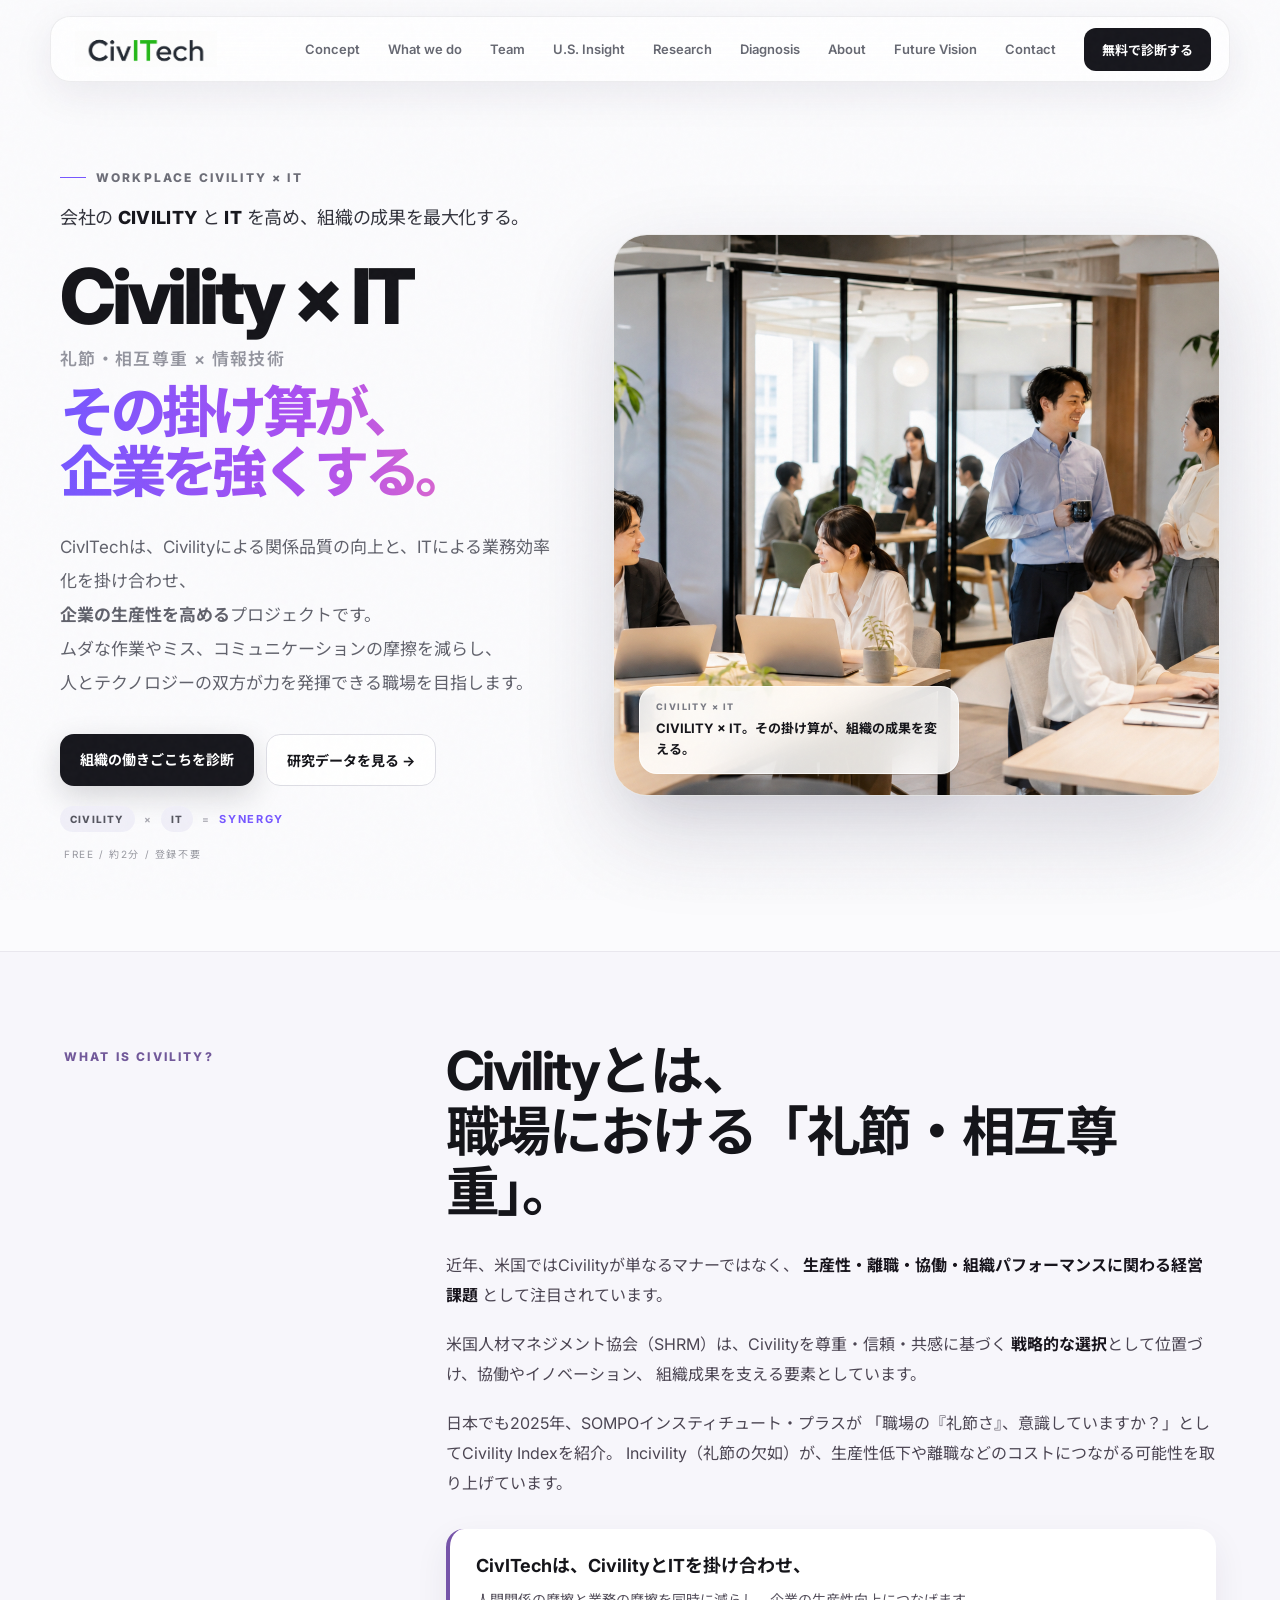
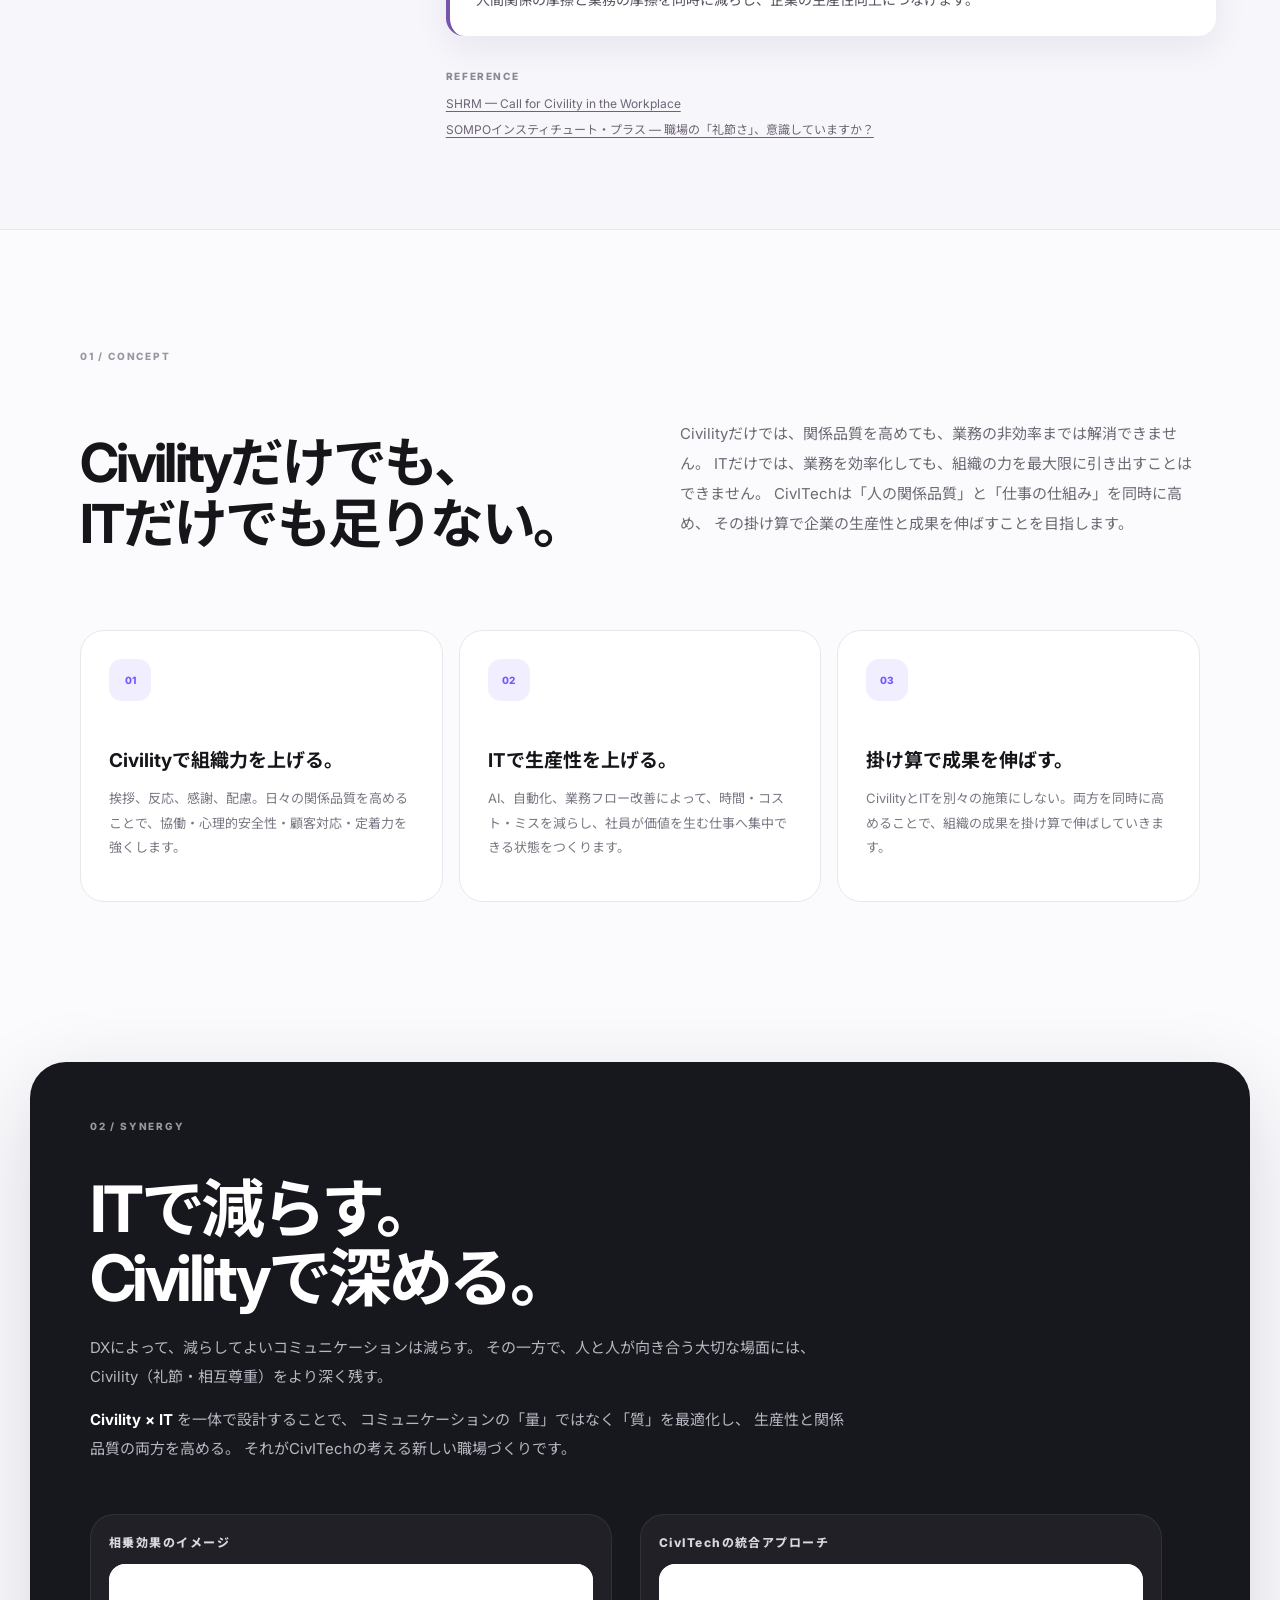
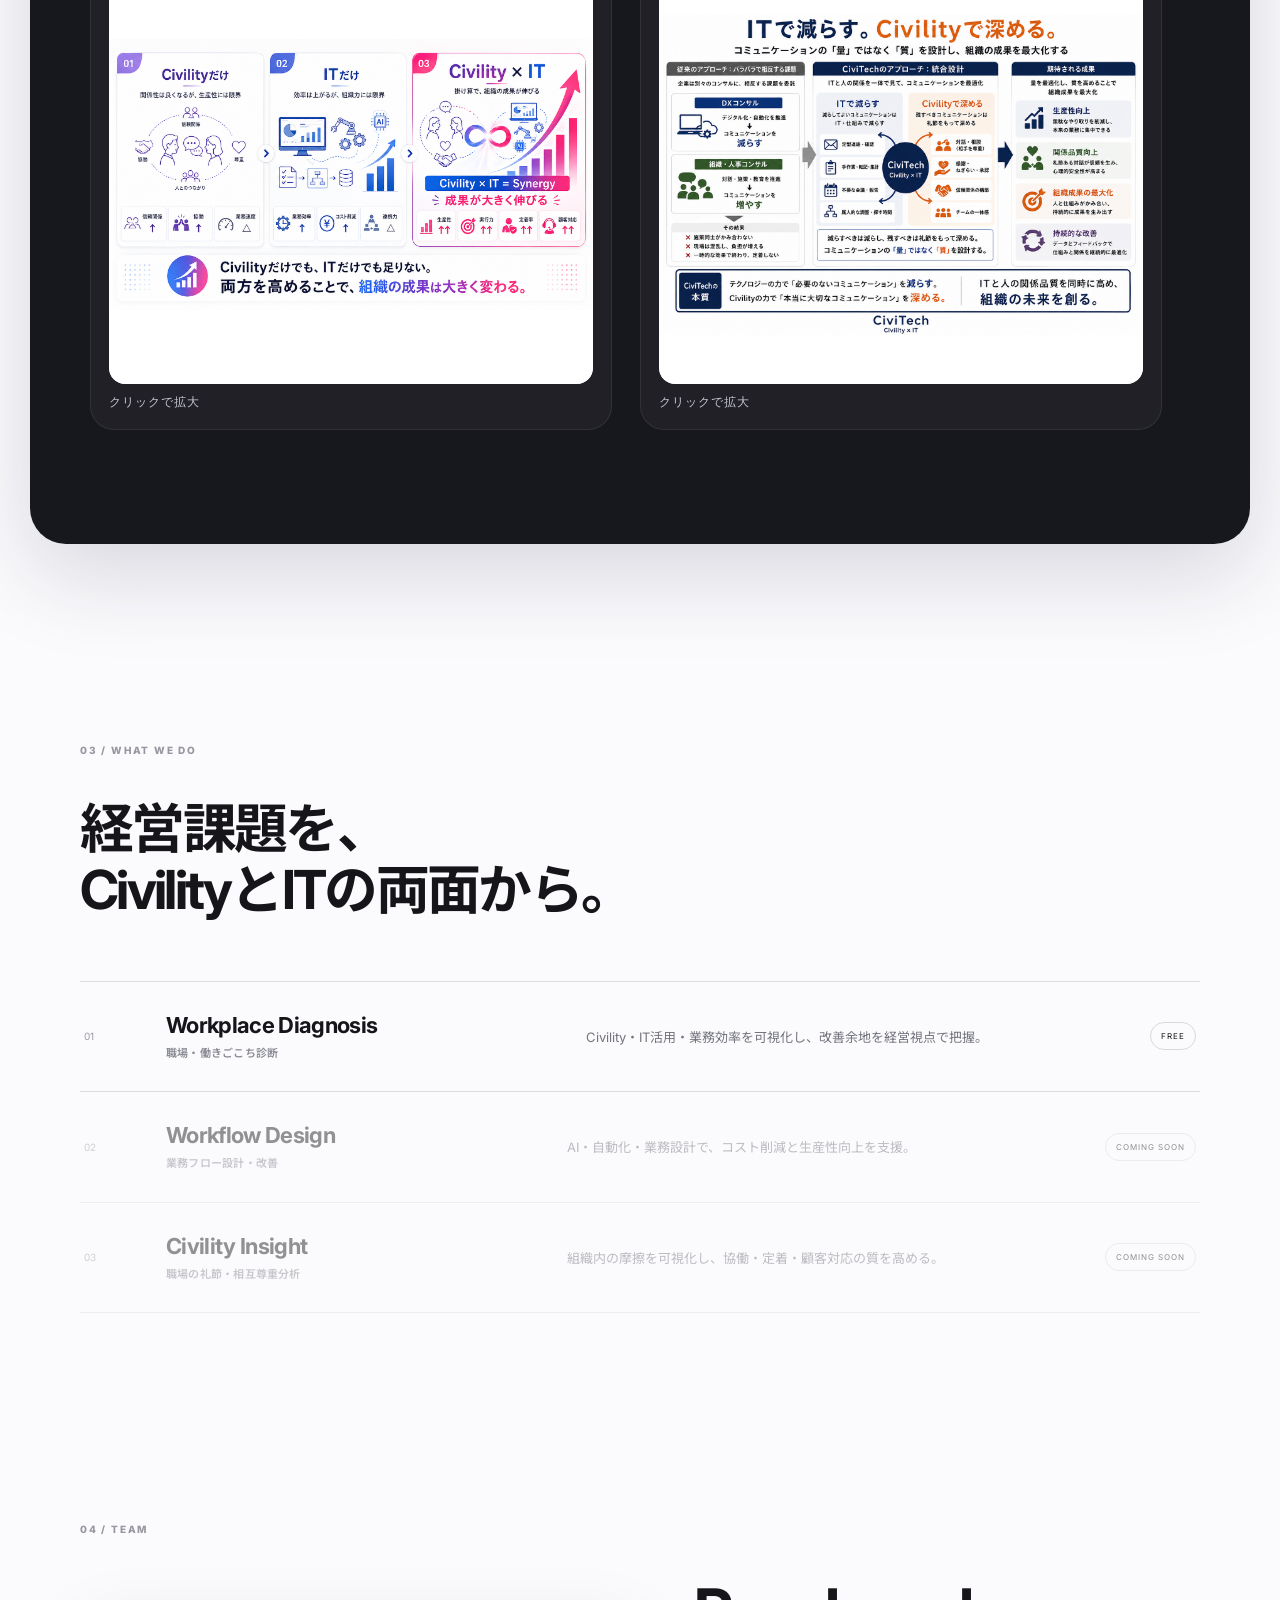
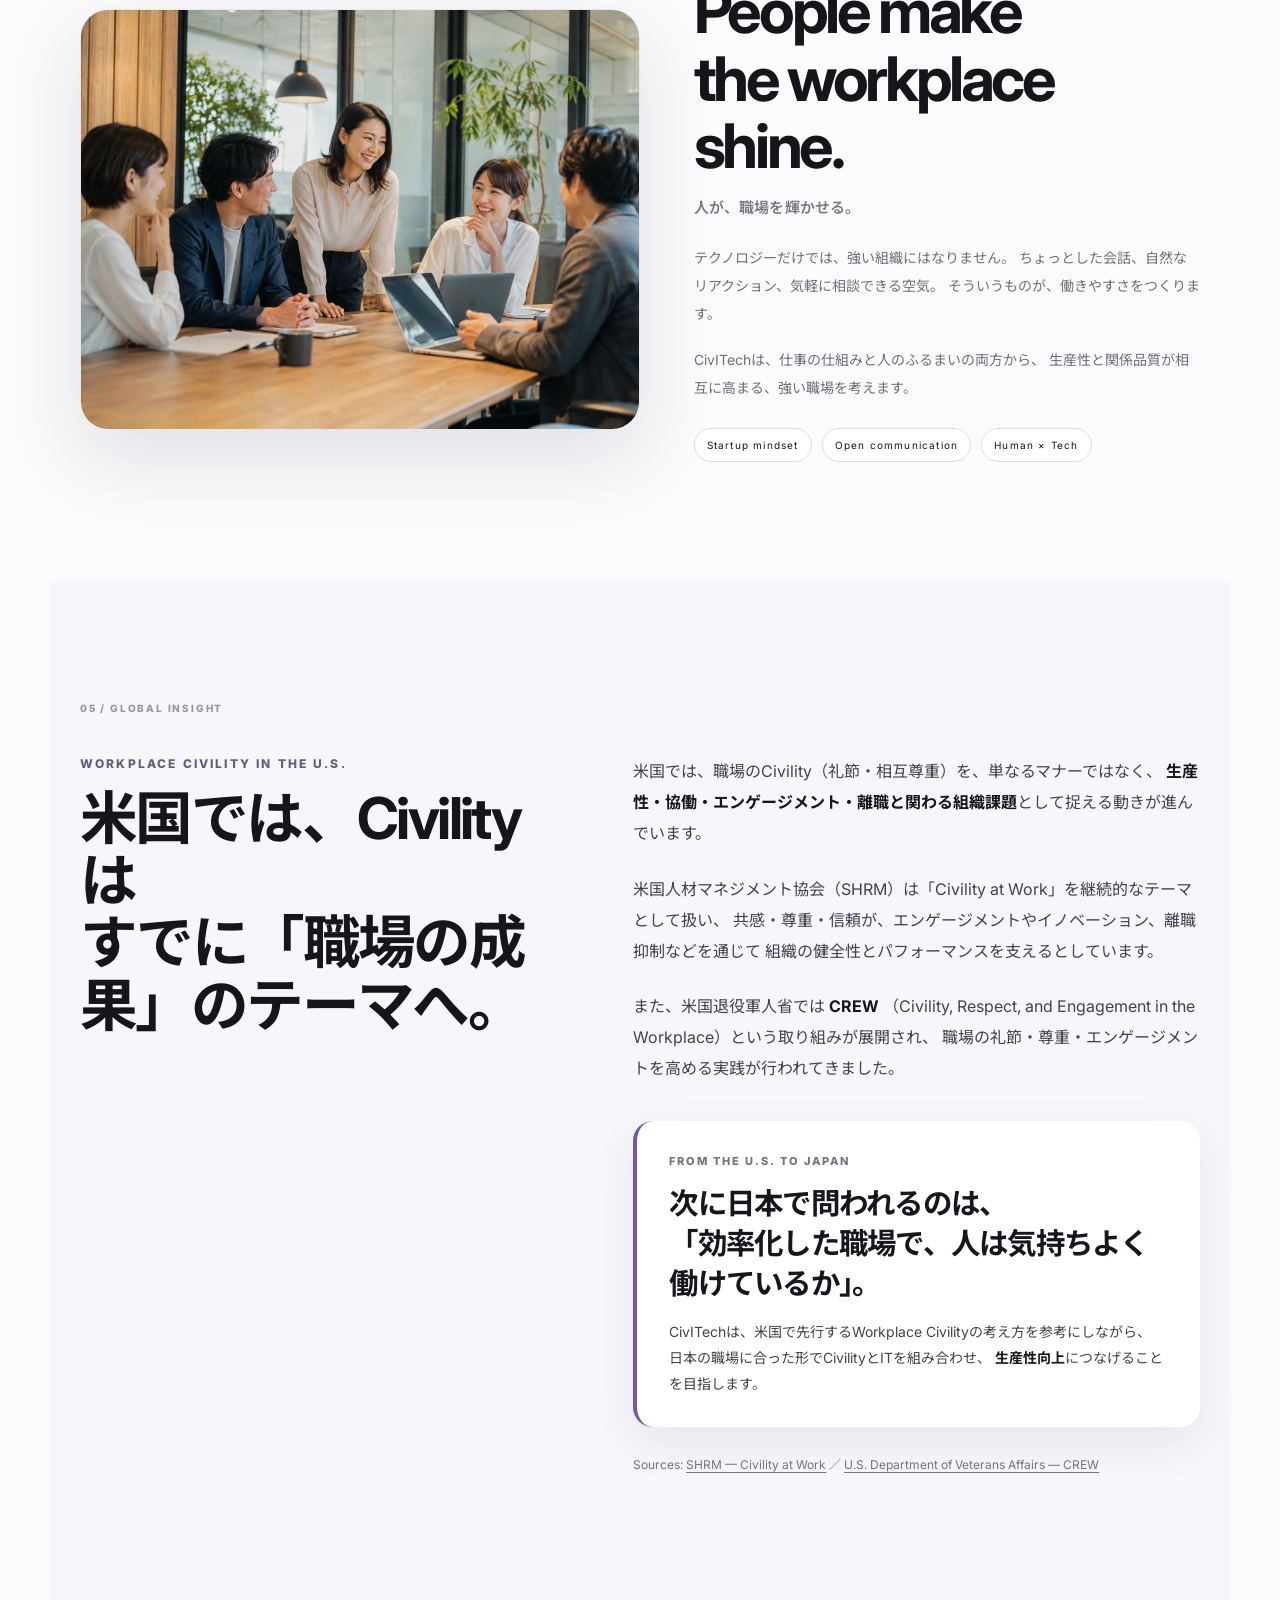
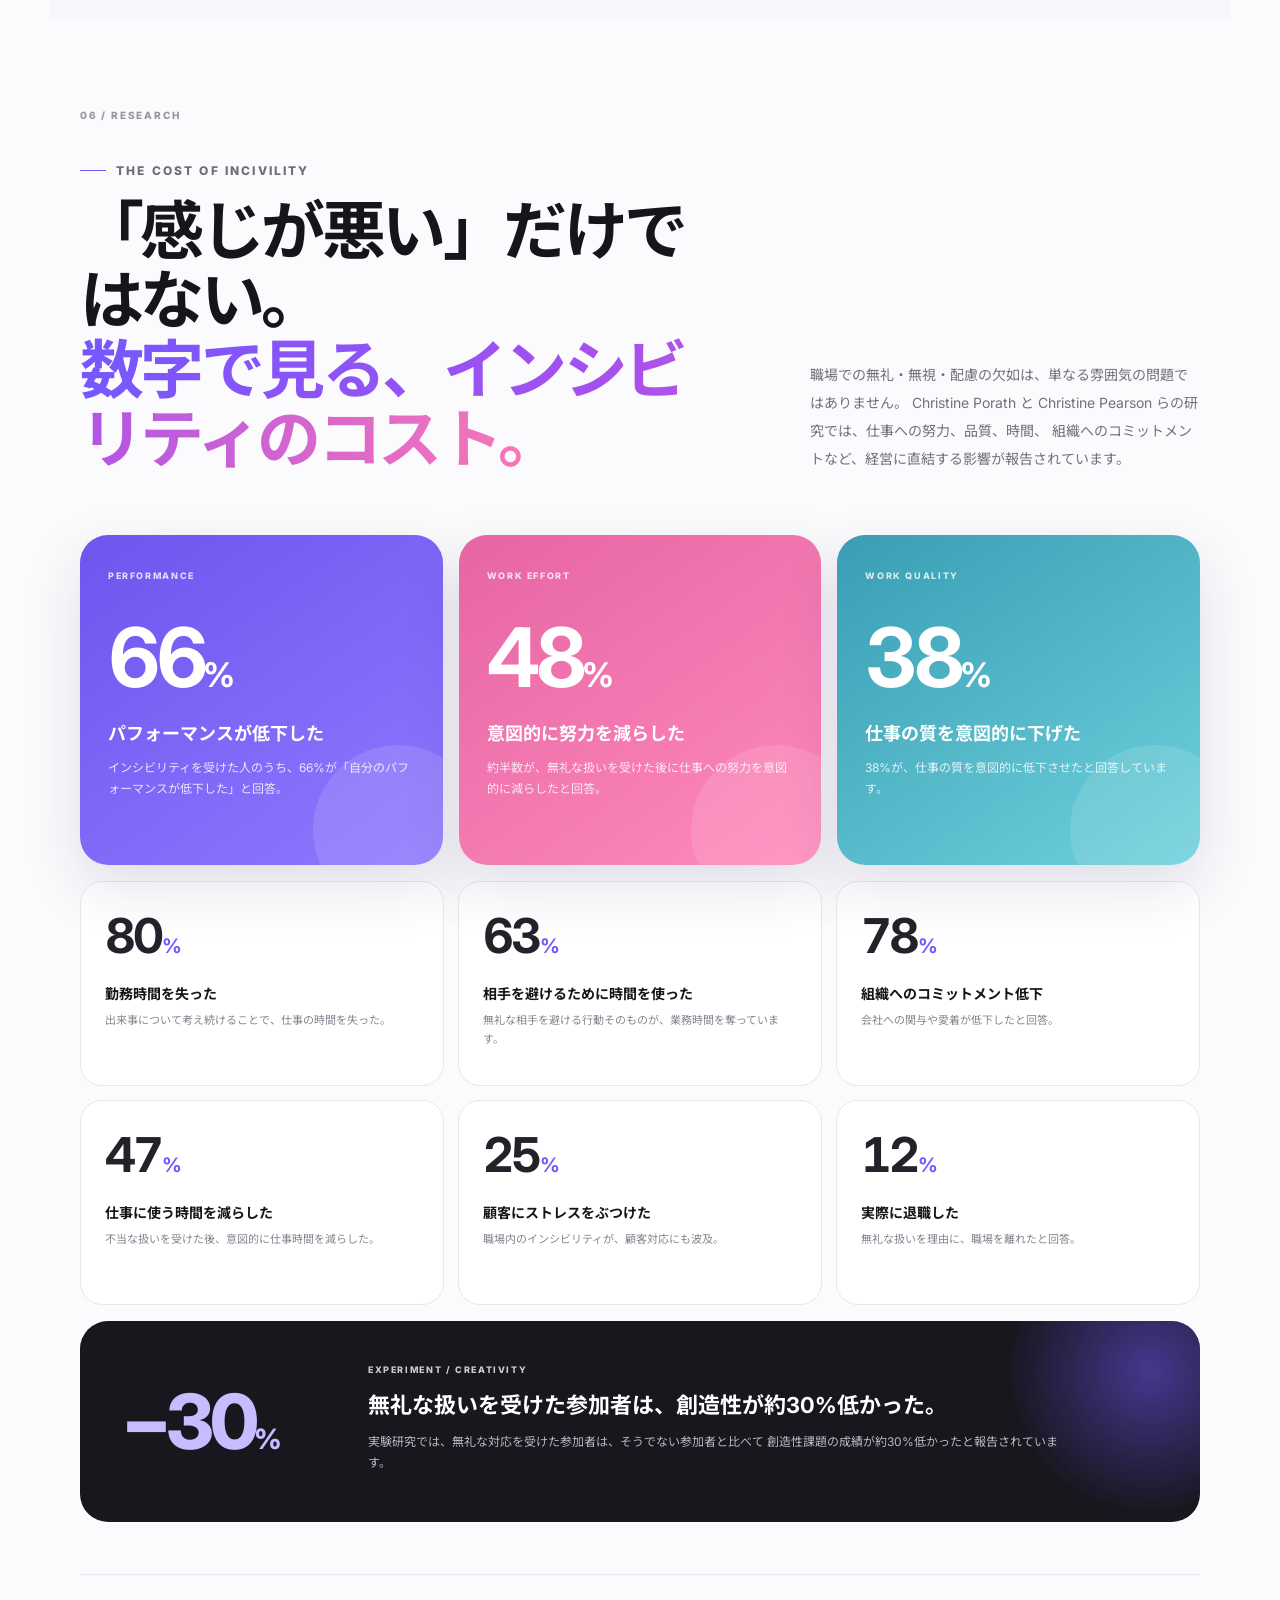
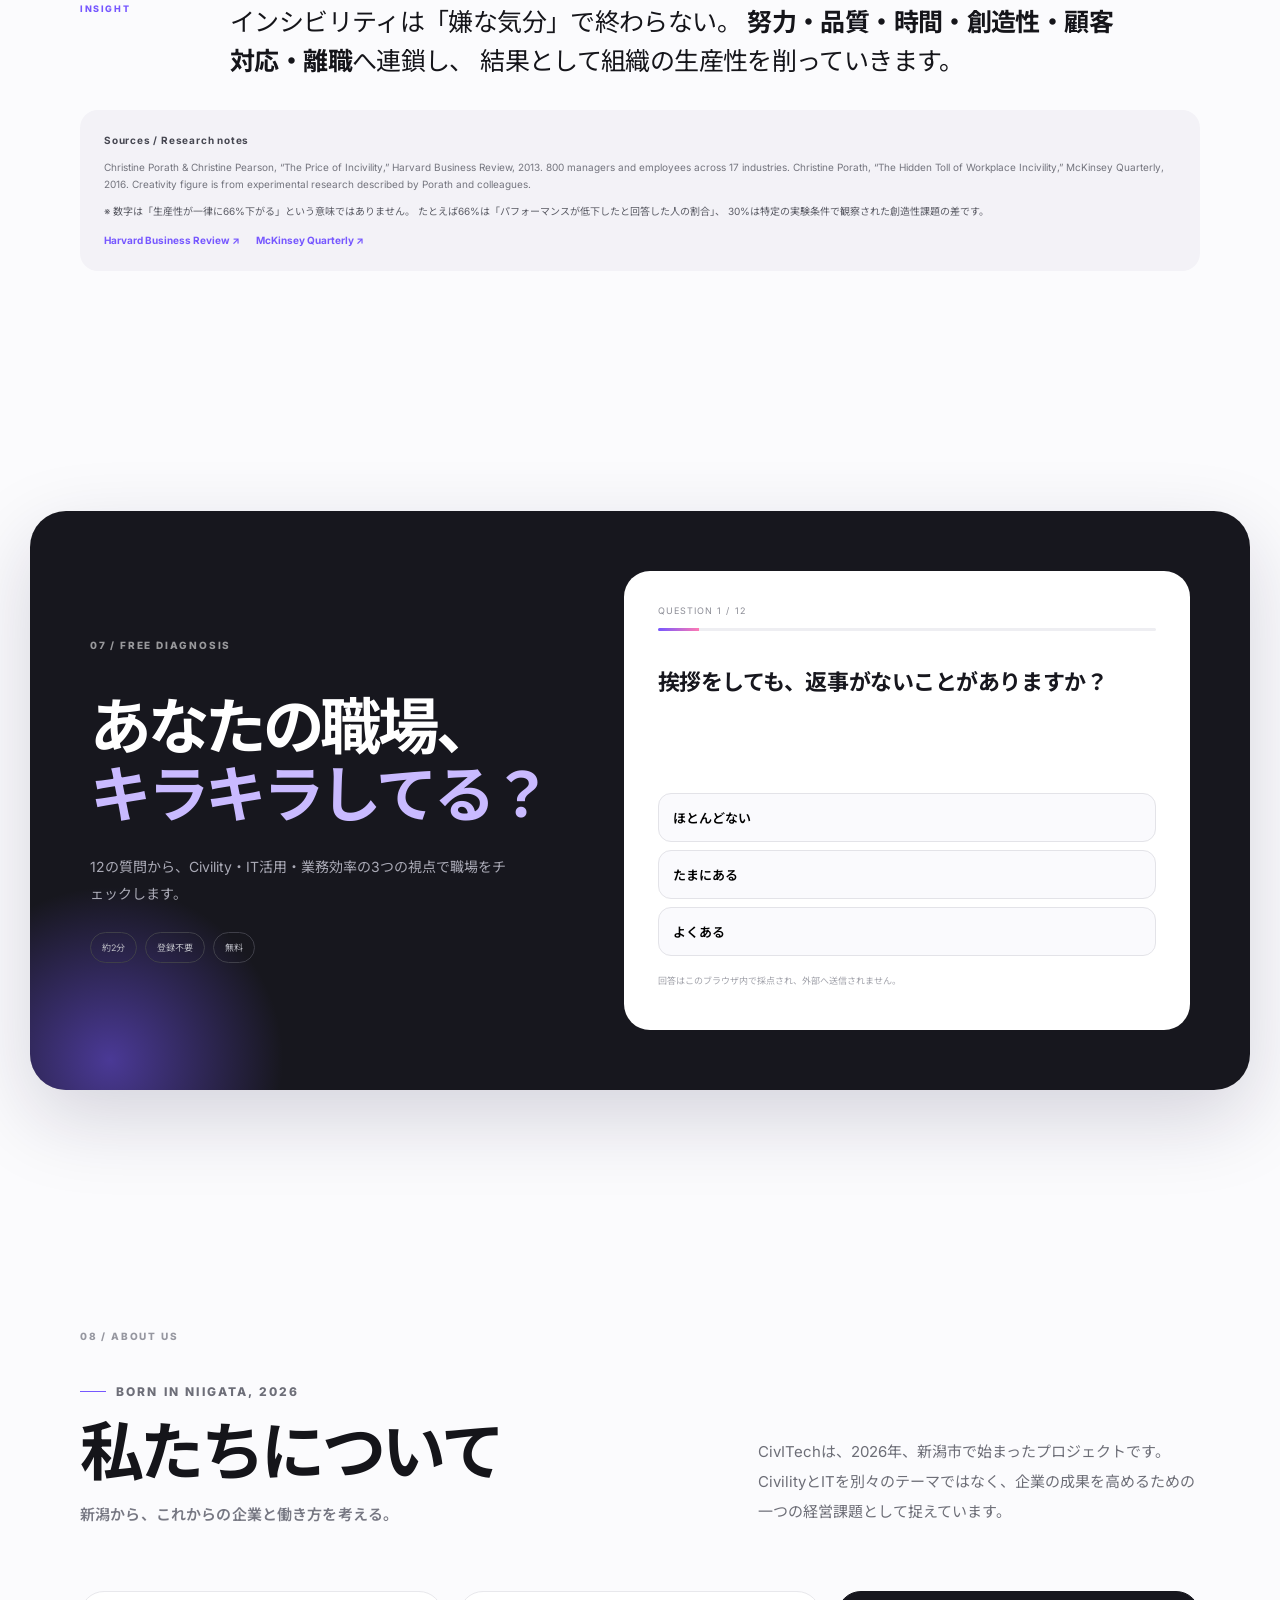
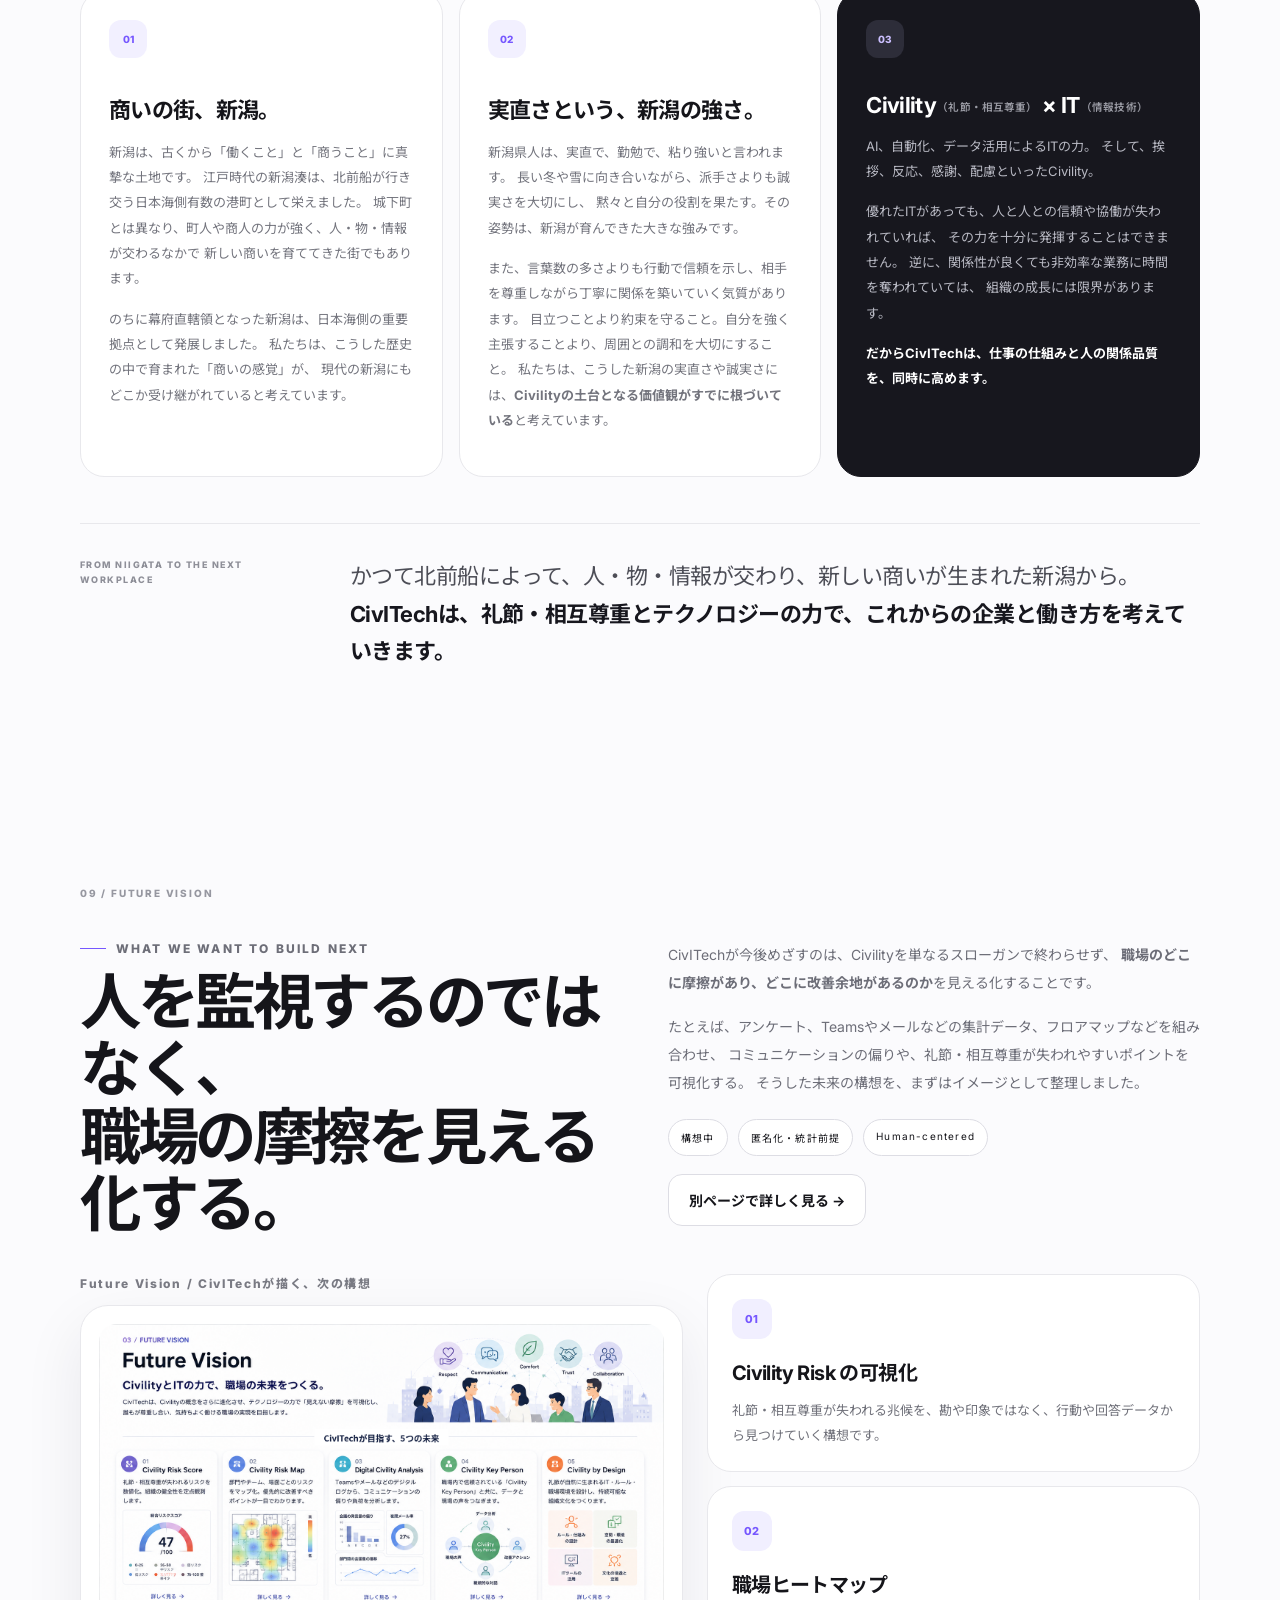
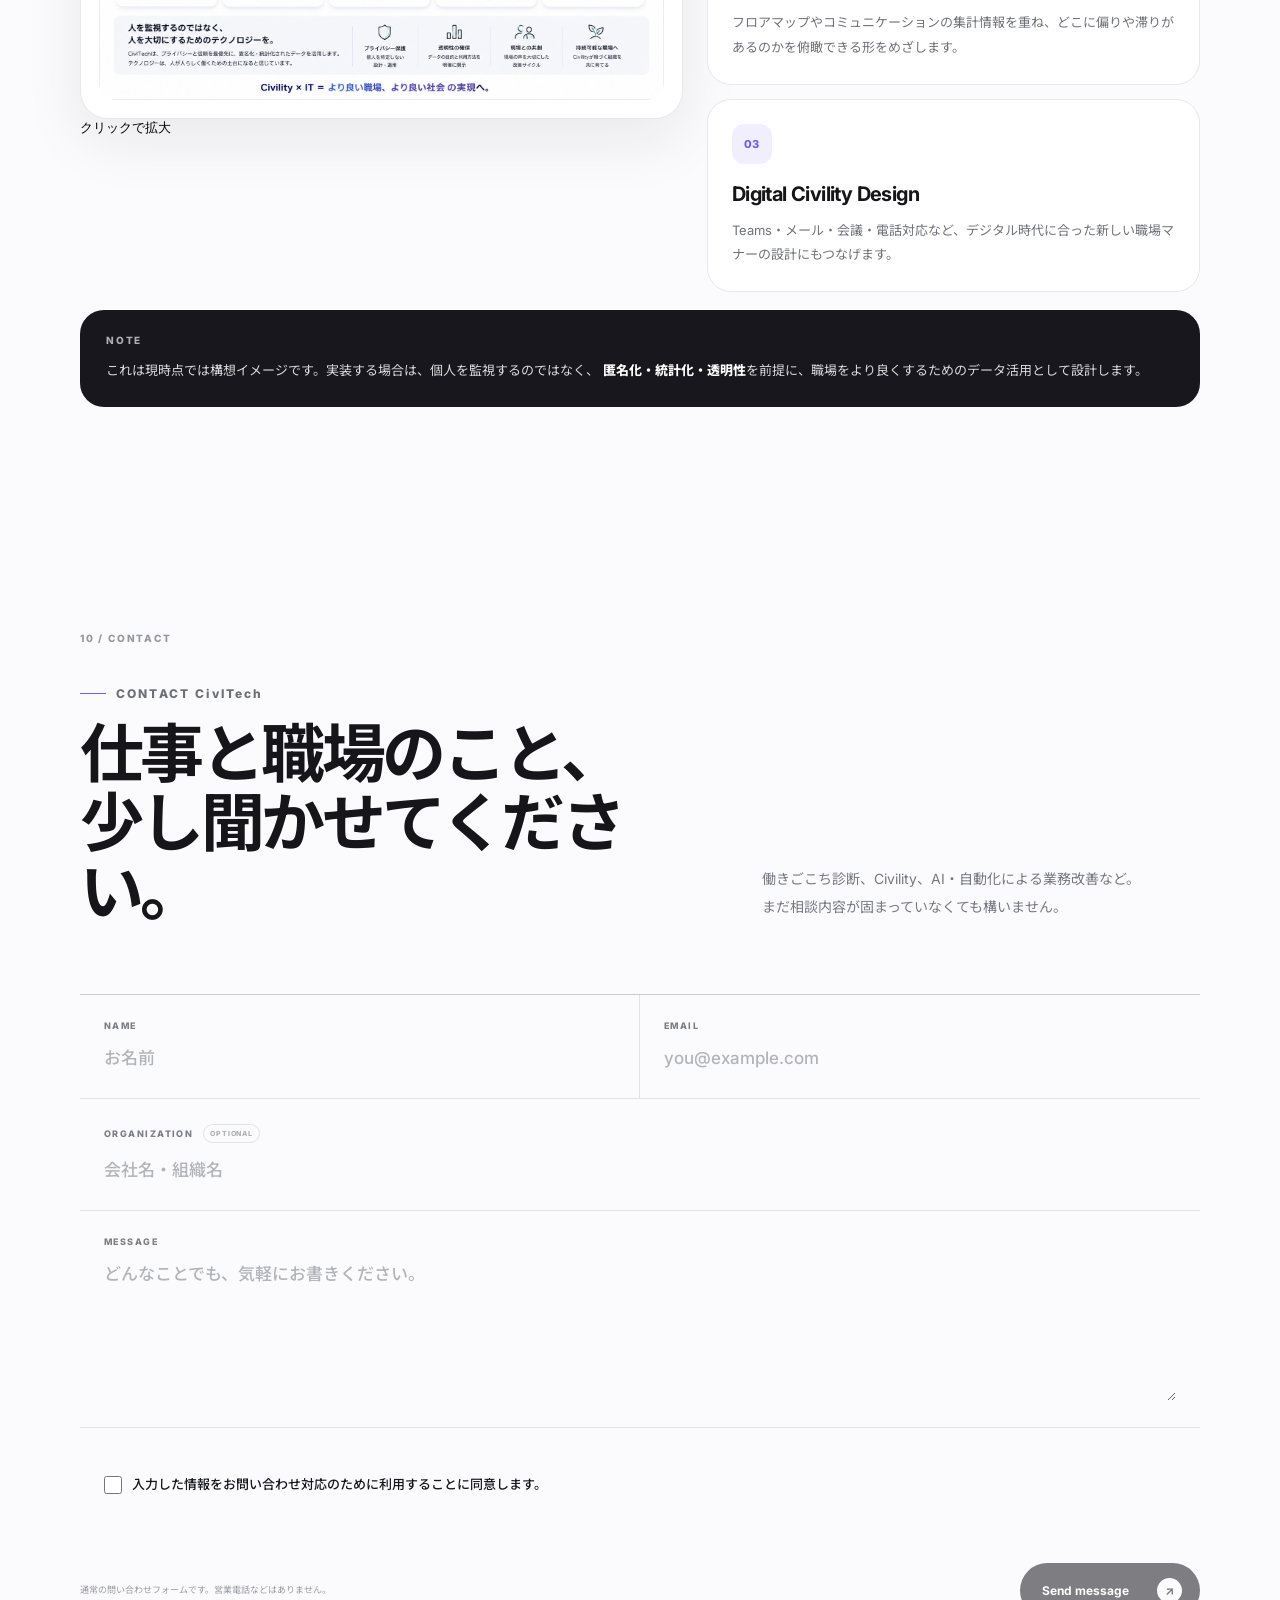
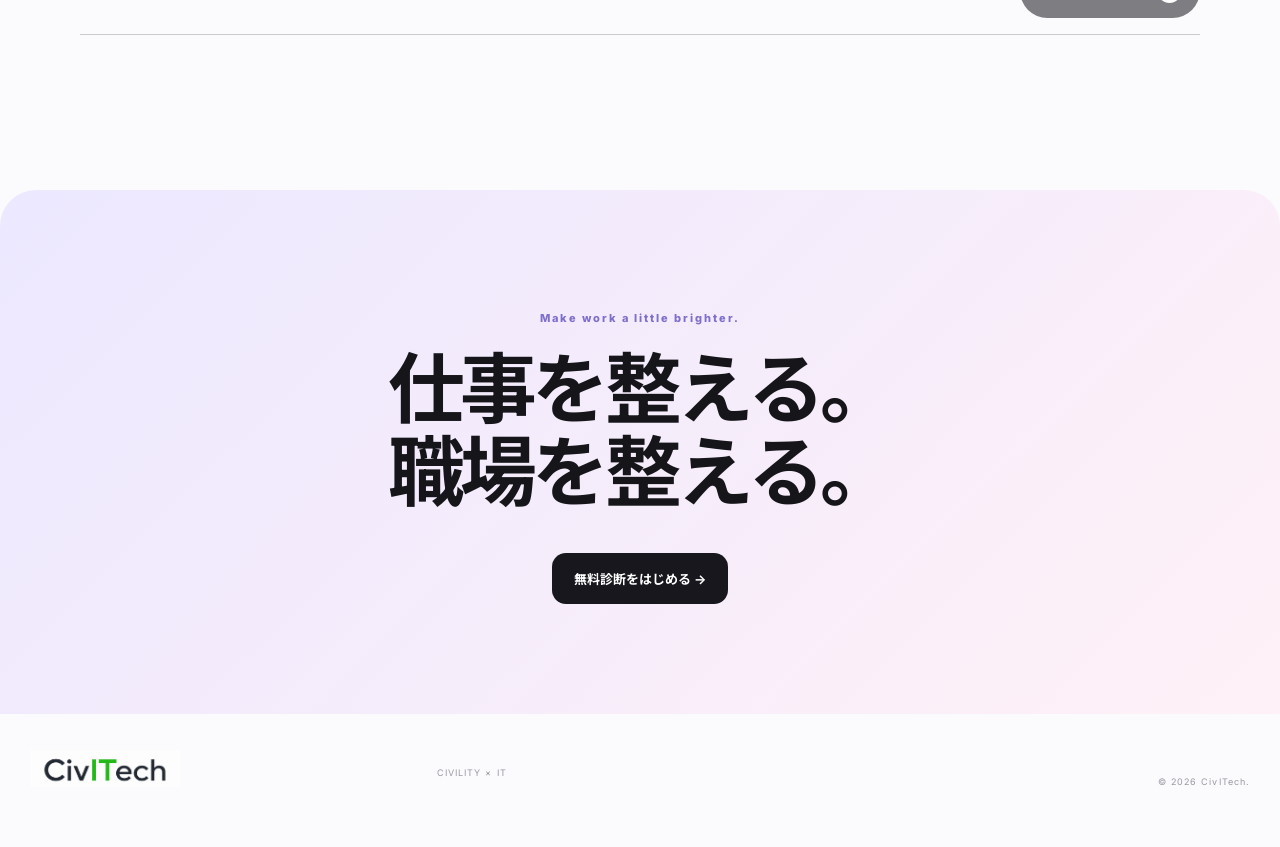
==== commit dfa1f261: "Enable CivITech contact form with required consent" ====
--- a/index.html
+++ b/index.html
@@ -642,6 +642,11 @@
           </label>
         </div>
 
+        <label class="contact-consent">
+          <input type="checkbox" name="consent" value="agreed" required>
+          <span>入力した情報をお問い合わせ対応のために利用することに同意します。</span>
+        </label>
+
         <div class="contact-actions">
           <p>通常の問い合わせフォームです。営業電話などはありません。</p>
           <button type="submit"><span>Send message</span><b>↗</b></button>
--- a/styles.css
+++ b/styles.css
@@ -1648,3 +1648,10 @@
   .future-vision-intro h2,
   .future-page-hero h1{font-size:36px}
 }
+
+/* Required contact consent */
+.contact-minimal .contact-consent{display:flex;align-items:flex-start;gap:10px;margin:20px 0;font-size:13px;line-height:1.8;cursor:pointer}
+.contact-minimal .contact-consent input[type="checkbox"]{appearance:auto;width:18px;height:18px;flex:0 0 18px;margin:3px 0 0;padding:0;accent-color:#7757ff;cursor:pointer}
+.contact-minimal .contact-consent span{display:block;flex:1;font-size:13px;line-height:1.8;font-weight:500;letter-spacing:normal;color:#17171e;margin:0}
+.contact-minimal .contact-consent input:focus-visible{outline:2px solid #7757ff;outline-offset:3px}
+.contact-actions button:disabled{opacity:.55;cursor:not-allowed}
